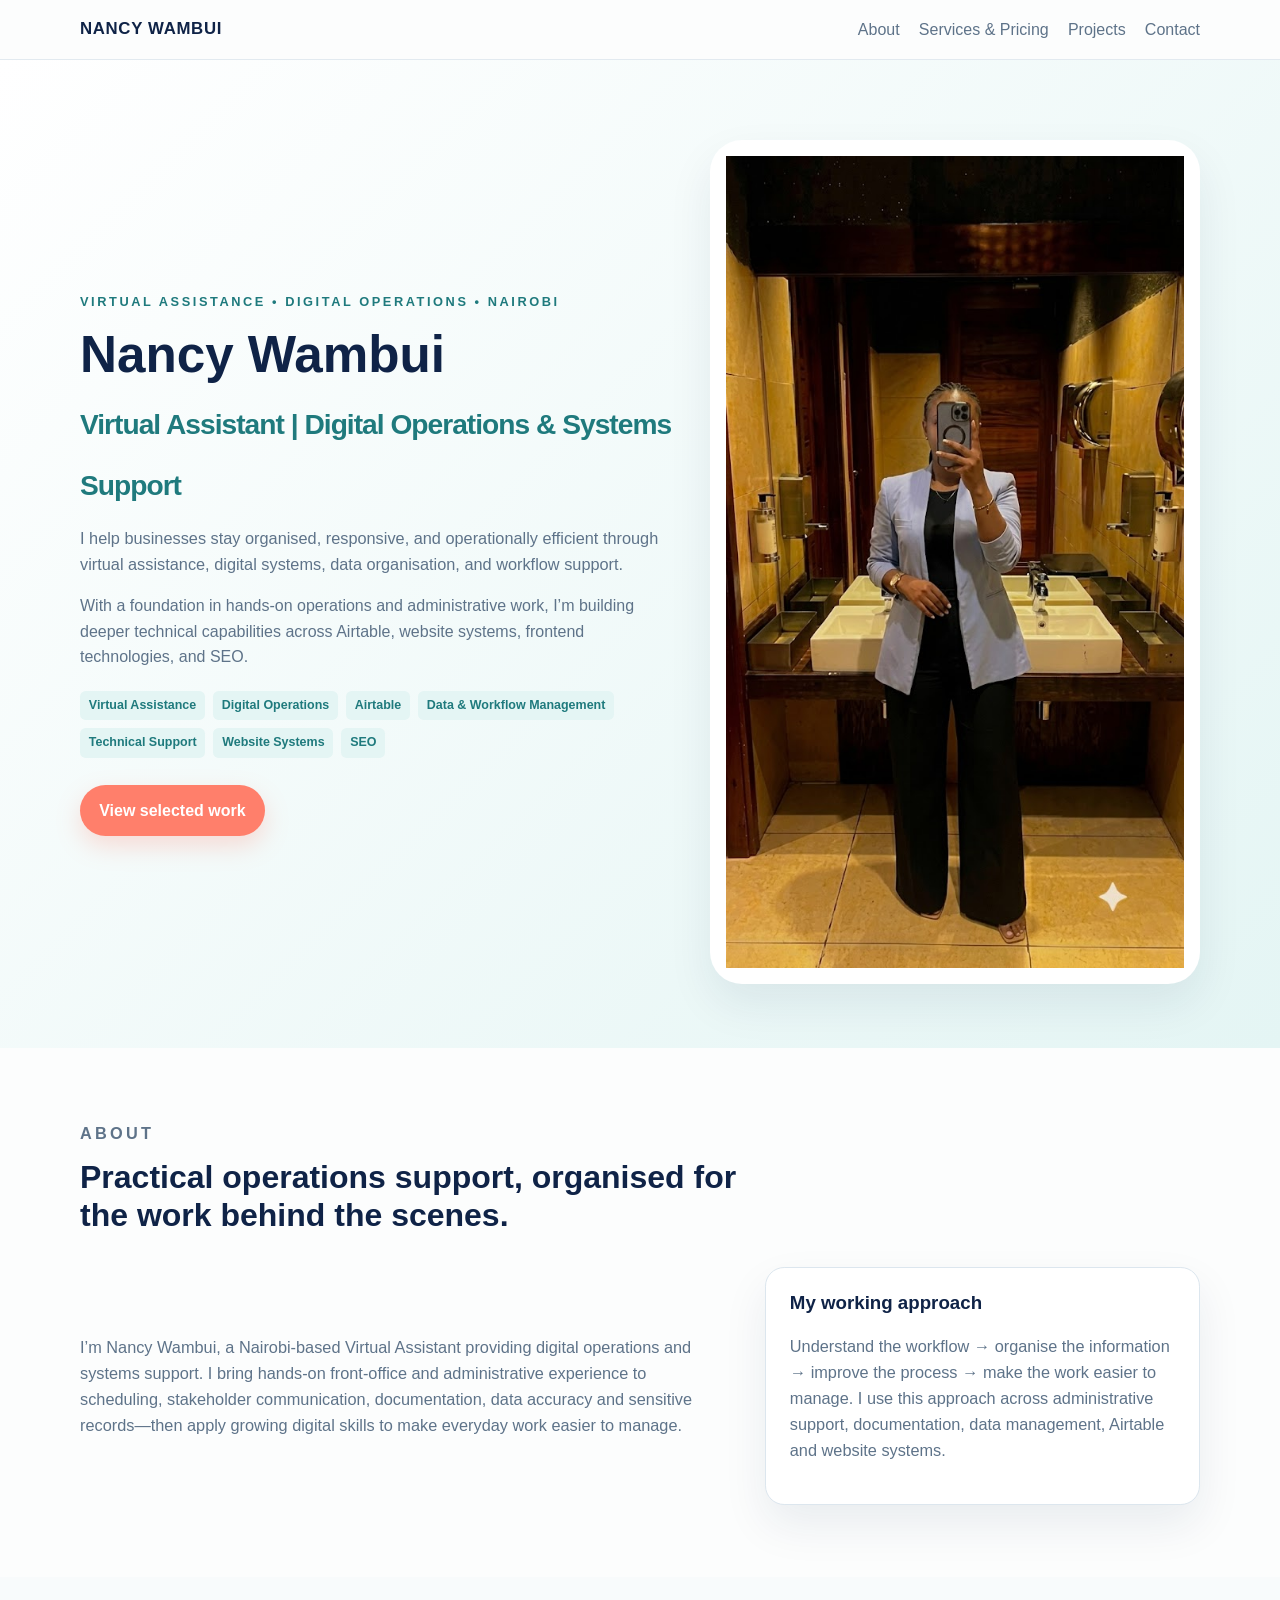
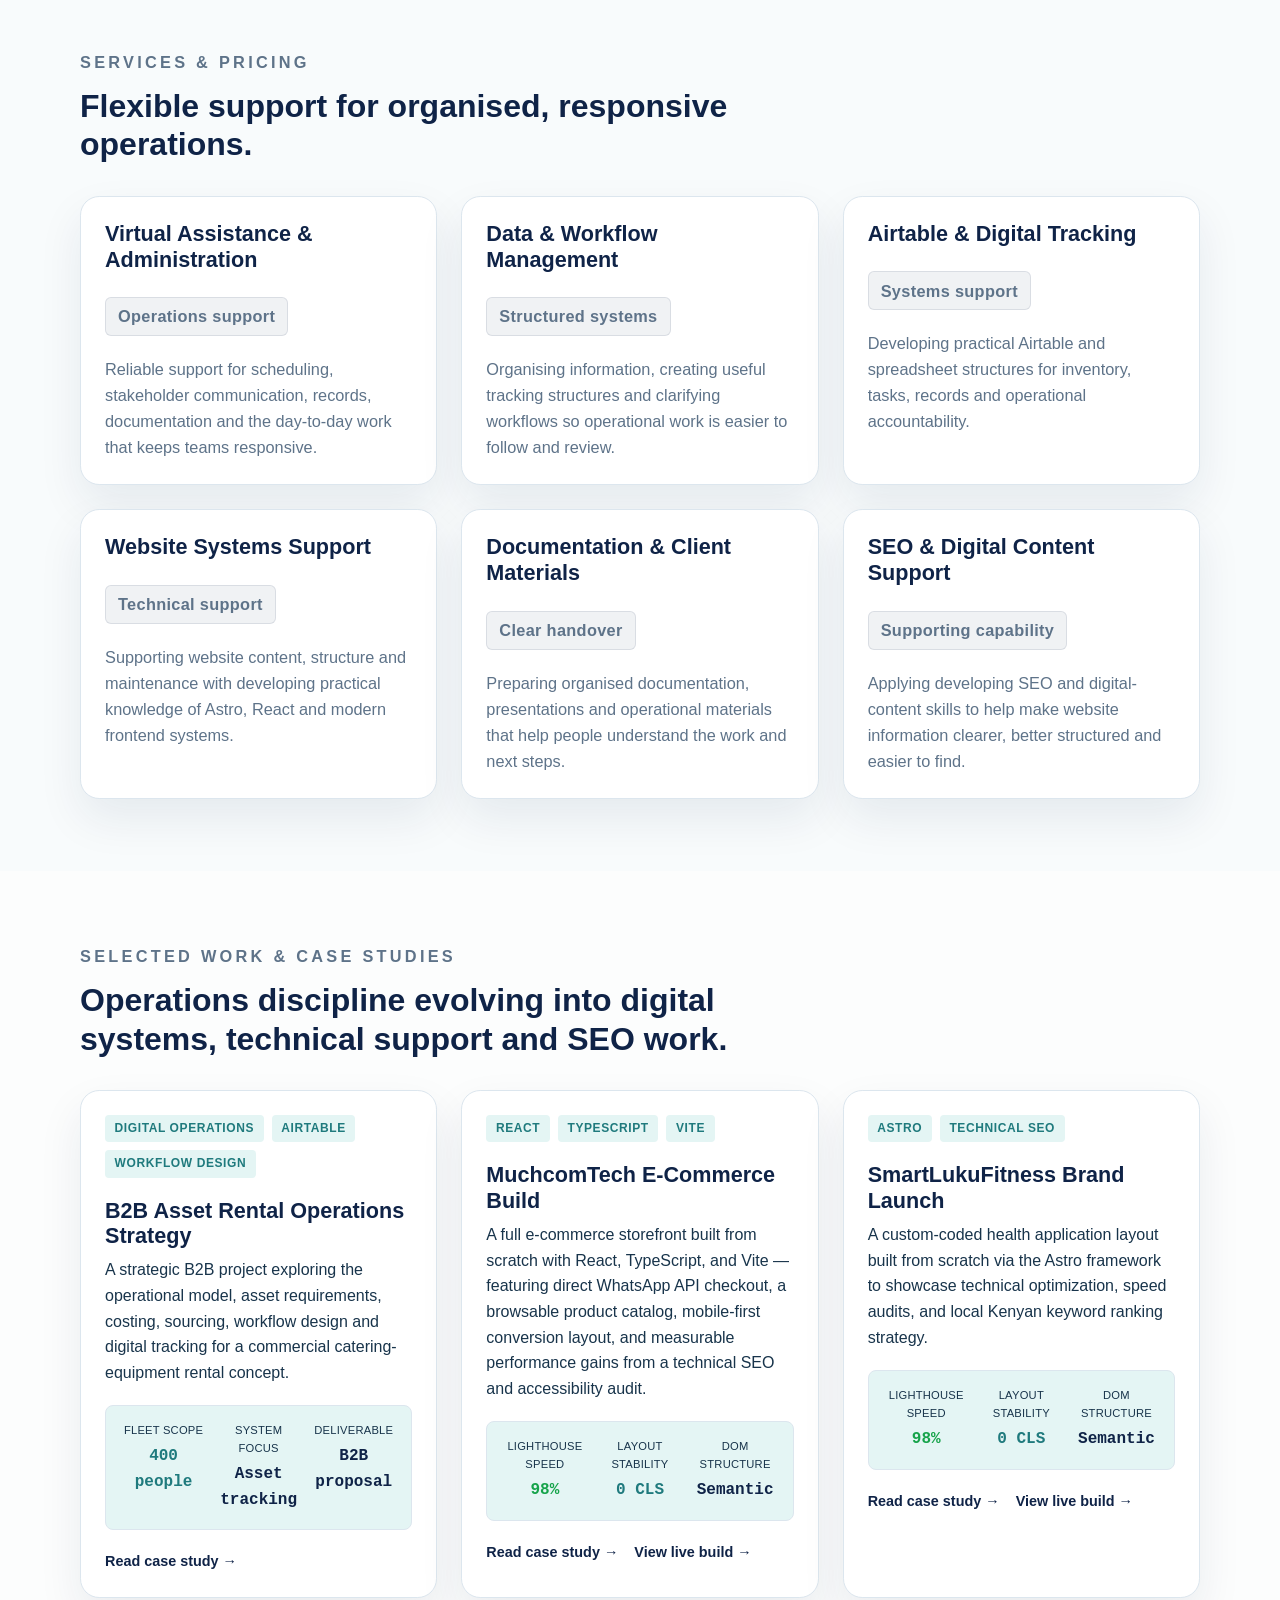
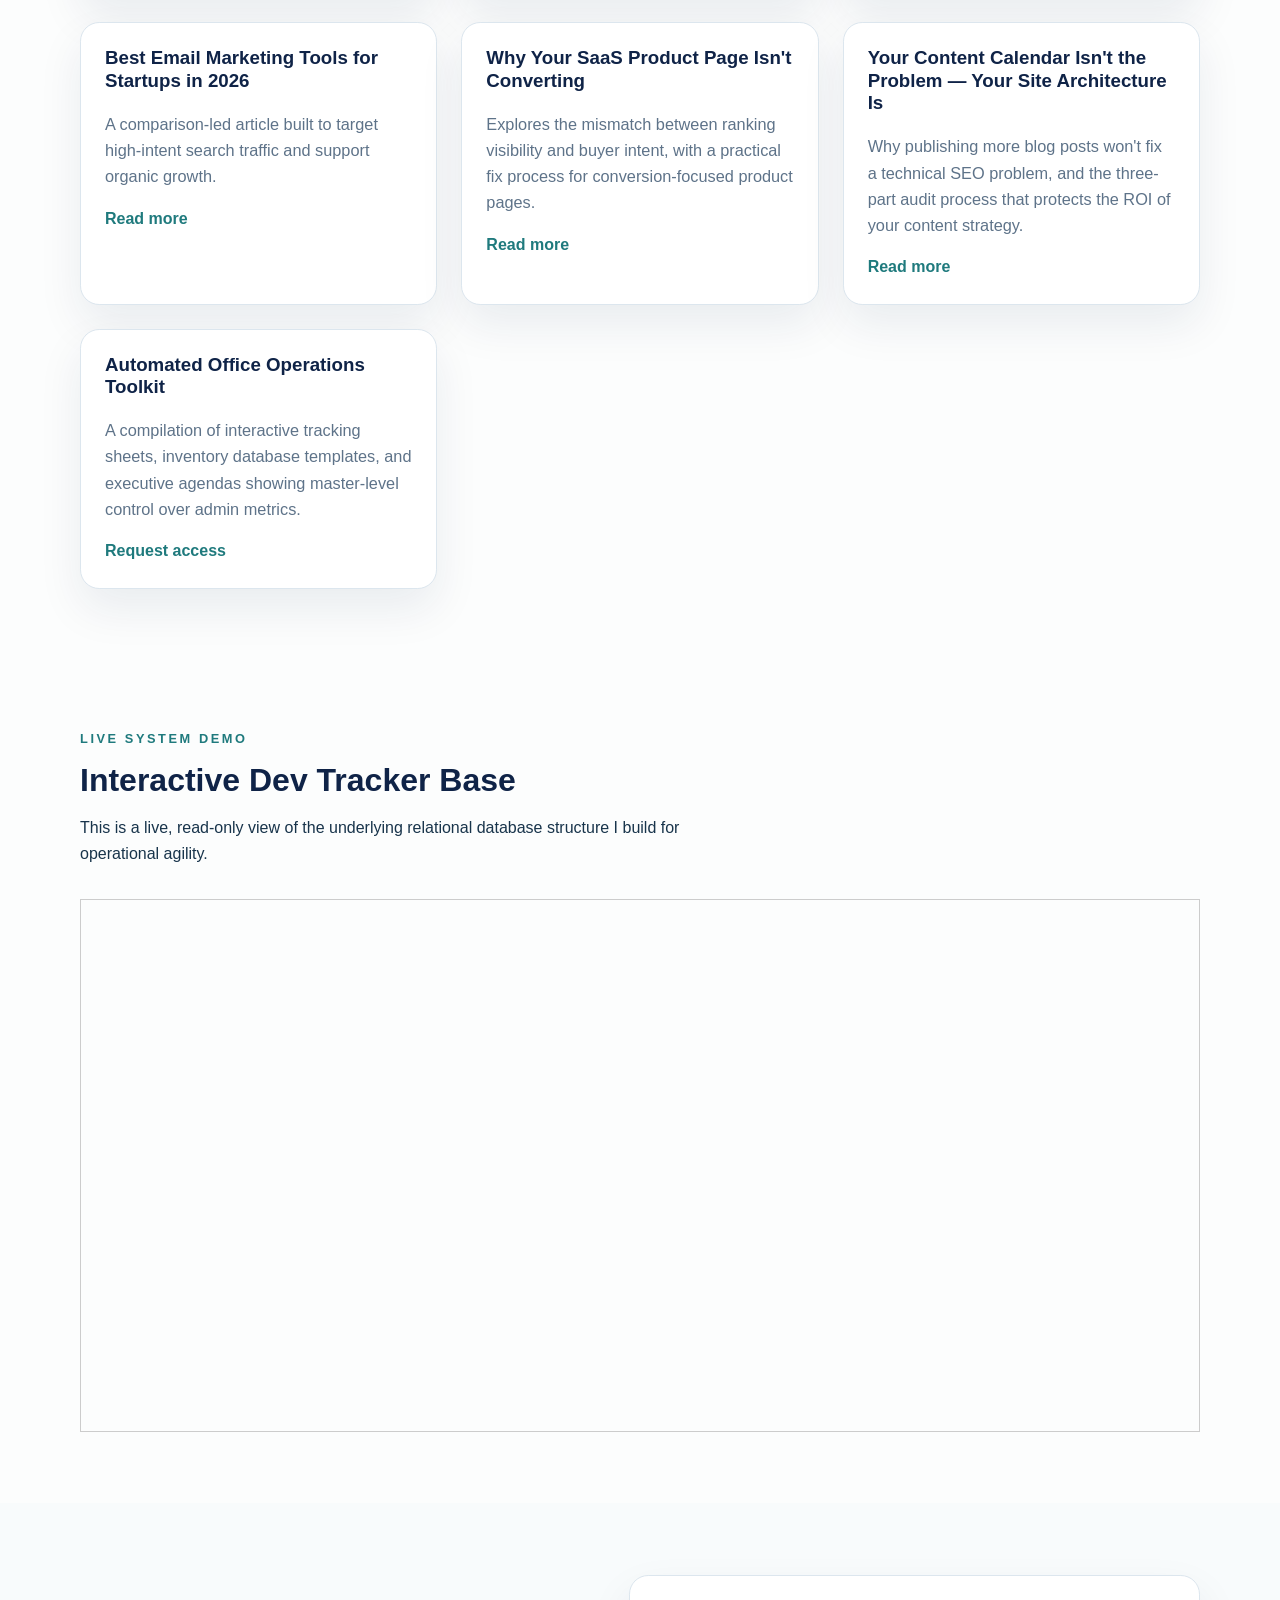
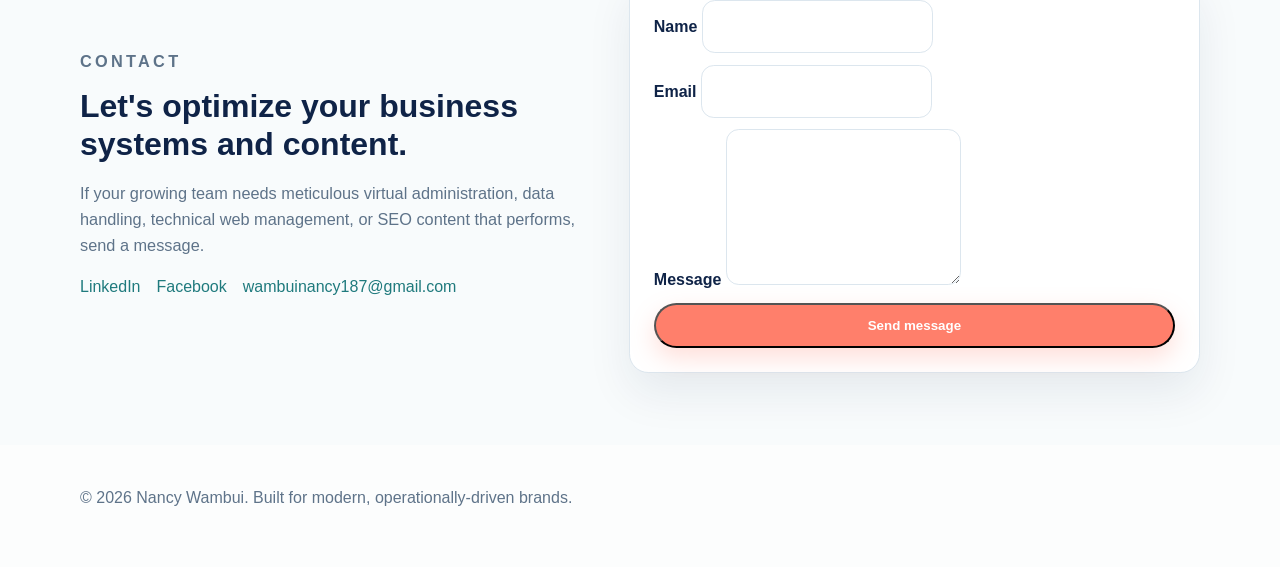
==== index.html @ 14b2b628 "Catering_Fleet_Pitch" ====
<!DOCTYPE html>
<html lang="en">
  <head>
    <meta charset="UTF-8" />
    <meta name="viewport" content="width=device-width, initial-scale=1.0" />
    <meta
      name="description"
      content="Nancy Wambui is a Nairobi-based Virtual Assistant providing digital operations, Airtable, data organisation, workflow management and technical support."
    />
    <meta property="og:title" content="Nancy Wambui | Virtual Assistant & Digital Operations Support" />
    <meta property="og:description" content="Virtual assistance, digital operations, Airtable, data organisation, workflow management and technical support." />
    <meta property="og:type" content="website" />
    <meta property="og:url" content="https://missynancy.github.io/Portfolio/" />
    <meta property="og:image" content="https://missynancy.github.io/Portfolio/assets/me2.jpg" />
    <meta name="twitter:card" content="summary_large_image" />
    <meta name="twitter:title" content="Nancy Wambui | Virtual Assistant & Digital Operations Support" />
    <meta name="twitter:description" content="Virtual assistance, digital operations, Airtable, data organisation, workflow management and technical support." />
    <meta name="twitter:image" content="https://missynancy.github.io/Portfolio/assets/me2.jpg" />
    <title>Nancy Wambui | Virtual Assistant & Digital Operations Support</title>
    <link rel="canonical" href="https://missynancy.github.io/Portfolio/" />
    <link rel="sitemap" type="application/xml" href="https://missynancy.github.io/Portfolio/sitemap.xml" />
    <meta name="theme-color" content="#0f2347" />
    <meta name="google-site-verification" content="VB3GHRKS-P2Am0dNywada7okOEXF9R82V19d1qgJIz8" />
    <link rel="icon" type="image/x-icon" href="assets/favicon.ico" />
    <link rel="icon" type="image/png" sizes="32x32" href="assets/favicon-32.png" />
    <link rel="icon" type="image/png" sizes="192x192" href="assets/favicon-192.png" />
    <link rel="stylesheet" href="styles.css" />
   <script type="application/ld+json">
  {
    "@context": "https://schema.org",
    "@type": ["Person", "ProfessionalService"],
    "name": "Nancy Wambui",
    "jobTitle": "Virtual Assistant & Digital Operations Support Professional",
    "description": "Nairobi-based Virtual Assistant supporting businesses with digital operations, structured data, workflow organisation, website systems and technical support.",
    "url": "https://missynancy.github.io/Portfolio/",
    "address": {
      "@type": "PostalAddress",
      "addressLocality": "Nairobi",
      "addressCountry": "KE"
    },
    "areaServed": "Worldwide",
    "sameAs": [
      "https://www.linkedin.com/in/nancy-wambui-78b258407/",
      "https://www.facebook.com/profile.php?id=61591250323995"
    ],
    "knowsAbout": [
      "Frontend Development",
      "TypeScript",
      "React.js",
      "Astro Framework",
      "Technical SEO",
      "Page Speed Optimization",
      "Semantic HTML5",
      "Modern CSS Layouts",
      "Core Web Vitals Optimization",
      "Interaction to Next Paint (INP) Optimization",
      "JSON-LD Schema Implementation",
      "Google Search Console Indexing",
      "WhatsApp API Checkout Integration",
      "Airtable Operations Systems",
      "Asynchronous Contract Development"
    ]
  }
</script>
  </head>
  <body>
    <a class="skip-link" href="#main-content">Skip to content</a>

    <header class="site-header">
      <div class="container nav-bar">
        <a class="brand" href="#home">Nancy Wambui</a>
        <nav class="site-nav" aria-label="Primary navigation">
          <a href="#about">About</a>
          <a href="#services">Services & Pricing</a>
          <a href="#portfolio">Projects</a>
          <a href="#contact">Contact</a>
        </nav>
      </div>
    </header>

    <main id="main-content">
      <section class="hero" id="home">
        <div class="container hero-grid">
          <div class="hero-copy">
            <p class="eyebrow hero-eyebrow-current">Virtual Assistance &bull; Digital Operations &bull; Nairobi</p>
            <p class="eyebrow">TypeScript • Astro • React • Technical Operations • Nairobi</p>
            <h1>Nancy Wambui<br /><span class="hero-title-accent">Virtual Assistant | Digital Operations &amp; Systems Support</span></h1>
            <p class="hero-text">
              I help businesses stay organised, responsive, and operationally efficient through virtual assistance, digital systems, data organisation, and workflow support.
            </p>
            <p class="hero-supporting">With a foundation in hands-on operations and administrative work, I&rsquo;m building deeper technical capabilities across Airtable, website systems, frontend technologies, and SEO.</p>
            <div class="hero-skills" aria-label="Core skills"><span>Virtual Assistance</span><span>Digital Operations</span><span>Airtable</span><span>Data &amp; Workflow Management</span><span>Technical Support</span><span>Website Systems</span><span>SEO</span></div>
            <p class="hero-text" hidden>
              I build type-safe UI components, migrate slow landing pages to lightweight frameworks, and resolve technical SEO debt. No discovery calls required—operating entirely asynchronously for agencies.
            </p>
            <a class="button button-primary" href="#portfolio">View selected work</a>
          </div>
          <div class="hero-visual">
            <img src="assets/me2.jpg" alt="Nancy Wambui, Technical Operations Specialist and TypeScript Frontend Developer based in Nairobi" />
          </div>
        </div>
      </section>

      <section class="section" id="about">
        <div class="container">
          <div class="section-heading">
            <p class="eyebrow">About</p>
            <h2>Practical operations support, organised for the work behind the scenes.</h2>
          </div>
          <div class="about-grid">
            <p class="home-about-current">
              I&rsquo;m Nancy Wambui, a Nairobi-based Virtual Assistant providing digital operations and systems support. I bring hands-on front-office and administrative experience to scheduling, stakeholder communication, documentation, data accuracy and sensitive records&mdash;then apply growing digital skills to make everyday work easier to manage.
            </p>
            <div class="about-card">
              <h3>My working approach</h3>
              <p class="home-approach-current">Understand the workflow &rarr; organise the information &rarr; improve the process &rarr; make the work easier to manage. I use this approach across administrative support, documentation, data management, Airtable and website systems.</p>
            </div>
          </div>
        </div>
      </section>

      <section class="section section-alt" id="services">
        <div class="container">
          <div class="section-heading">
            <p class="eyebrow">Services &amp; Pricing</p>
            <h2>Flexible support for organised, responsive operations.</h2>
          </div>
          <div class="card-grid">
            <article class="info-card">
              <h3>Virtual Assistance &amp; Administration</h3>
              <p class="price-tag"><strong>Operations support</strong></p>
              <p>Reliable support for scheduling, stakeholder communication, records, documentation and the day-to-day work that keeps teams responsive.</p>
            </article>
            <article class="info-card">
              <h3>Data &amp; Workflow Management</h3>
              <p class="price-tag"><strong>Structured systems</strong></p>
              <p>Organising information, creating useful tracking structures and clarifying workflows so operational work is easier to follow and review.</p>
            </article>
            <article class="info-card">
              <h3>Airtable &amp; Digital Tracking</h3>
              <p class="price-tag"><strong>Systems support</strong></p>
              <p>Developing practical Airtable and spreadsheet structures for inventory, tasks, records and operational accountability.</p>
            </article>
            <article class="info-card">
              <h3>Website Systems Support</h3>
              <p class="price-tag"><strong>Technical support</strong></p>
              <p>Supporting website content, structure and maintenance with developing practical knowledge of Astro, React and modern frontend systems.</p>
            </article>
            <article class="info-card">
              <h3>Documentation &amp; Client Materials</h3>
              <p class="price-tag"><strong>Clear handover</strong></p>
              <p>Preparing organised documentation, presentations and operational materials that help people understand the work and next steps.</p>
            </article>
            <article class="info-card">
              <h3>SEO &amp; Digital Content Support</h3>
              <p class="price-tag"><strong>Supporting capability</strong></p>
              <p>Applying developing SEO and digital-content skills to help make website information clearer, better structured and easier to find.</p>
            </article>
          </div>
        </div>
      </section>

      <section class="section" id="portfolio">
        <div class="container">
          <div class="section-heading">
            <p class="eyebrow">Selected Work &amp; Case Studies</p>
            <h2>Operations discipline evolving into digital systems, technical support and SEO work.</h2>
          </div>
          <div class="card-grid">

            <article class="project-metric-card">
              <div class="card-badge-row">
                <span class="tech-badge">Digital Operations</span>
                <span class="tech-badge">Airtable</span>
                <span class="tech-badge">Workflow Design</span>
              </div>
              <h3>B2B Asset Rental Operations Strategy</h3>
              <p>A strategic B2B project exploring the operational model, asset requirements, costing, sourcing, workflow design and digital tracking for a commercial catering-equipment rental concept.</p>
              <div class="metric-dashboard">
                <div class="metric-pill">
                  <span class="metric-label">Fleet Scope</span>
                  <span class="metric-value perfect">400 people</span>
                </div>
                <div class="metric-pill">
                  <span class="metric-label">System Focus</span>
                  <span class="metric-value">Asset tracking</span>
                </div>
                <div class="metric-pill">
                  <span class="metric-label">Deliverable</span>
                  <span class="metric-value">B2B proposal</span>
                </div>
              </div>
              <div class="card-link-row"><a href="case-study-fleet-operations.html" class="project-action-link">Read case study &rarr;</a></div>
            </article>

            <article class="project-metric-card">
              <div class="card-badge-row">
                <span class="tech-badge">React</span>
                <span class="tech-badge">TypeScript</span>
                <span class="tech-badge">Vite</span>
              </div>
              <h3>MuchcomTech E-Commerce Build</h3>
              <p>A full e-commerce storefront built from scratch with React, TypeScript, and Vite — featuring direct WhatsApp API checkout, a browsable product catalog, mobile-first conversion layout, and measurable performance gains from a technical SEO and accessibility audit.</p>
              <div class="metric-dashboard">
                <div class="metric-pill">
                  <span class="metric-label">Lighthouse Speed</span>
                  <span class="metric-value high">98%</span>
                </div>
                <div class="metric-pill">
                  <span class="metric-label">Layout Stability</span>
                  <span class="metric-value perfect">0 CLS</span>
                </div>
                <div class="metric-pill">
                  <span class="metric-label">DOM Structure</span>
                  <span class="metric-value">Semantic</span>
                </div>
              </div>
              <div class="card-link-row">
                <a href="case-study-muchcomtech.html" class="project-action-link">Read case study →</a>
                <a href="https://missynancy.github.io/MuchcomTech/" target="_blank" rel="noopener noreferrer" class="project-action-link">View live build →</a>
              </div>
            </article>

            <article class="project-metric-card">
              <div class="card-badge-row">
                <span class="tech-badge">Astro</span>
                <span class="tech-badge">Technical SEO</span>
              </div>
              <h3>SmartLukuFitness Brand Launch</h3>
              <p>A custom-coded health application layout built from scratch via the Astro framework to showcase technical optimization, speed audits, and local Kenyan keyword ranking strategy.</p>
              <div class="metric-dashboard">
                <div class="metric-pill">
                  <span class="metric-label">Lighthouse Speed</span>
                  <span class="metric-value high">98%</span>
                </div>
                <div class="metric-pill">
                  <span class="metric-label">Layout Stability</span>
                  <span class="metric-value perfect">0 CLS</span>
                </div>
                <div class="metric-pill">
                  <span class="metric-label">DOM Structure</span>
                  <span class="metric-value">Semantic</span>
                </div>
              </div>
              <div class="card-link-row">
                <a href="case-study-smartlukufitness.html" class="project-action-link">Read case study →</a>
                <a href="https://missynancy.github.io/Luku/" target="_blank" rel="noopener noreferrer" class="project-action-link">View live build →</a>
              </div>
            </article>

            <article class="case-card">
              <h3>Best Email Marketing Tools for Startups in 2026</h3>
              <p>A comparison-led article built to target high-intent search traffic and support organic growth.</p>
              <a href="article-email-marketing-tools.html">Read more</a>
            </article>
            <article class="case-card">
              <h3>Why Your SaaS Product Page Isn't Converting</h3>
              <p>Explores the mismatch between ranking visibility and buyer intent, with a practical fix process for conversion-focused product pages.</p>
              <a href="article-saas-product-page-conversion.html">Read more</a>
            </article>
            <article class="case-card">
              <h3>Your Content Calendar Isn't the Problem — Your Site Architecture Is</h3>
              <p>Why publishing more blog posts won't fix a technical SEO problem, and the three-part audit process that protects the ROI of your content strategy.</p>
              <a href="article-technical-seo-audit-vs-content.html">Read more</a>
            </article>
            <article class="case-card">
              <h3>Automated Office Operations Toolkit</h3>
              <p>A compilation of interactive tracking sheets, inventory database templates, and executive agendas showing master-level control over admin metrics.</p>
              <a href="#contact">Request access</a>
            </article>
          </div>
        </div>
      </section>
      <section class="section" id="live-tracker" style="padding: 4rem 0;">
  <div class="container">
    <p class="eyebrow">Live System Demo</p>
    <h2>Interactive Dev Tracker Base</h2>
    <p style="margin-bottom: 2rem; max-width: 600px;">
      This is a live, read-only view of the underlying relational database structure I build for operational agility.
    </p>
    <iframe class="airtable-embed"
      src="https://airtable.com/embed/appS5FqiYUooJFFka/shrl9JIvZadBp7PYQ" frameborder="0" onmousewheel="" width="100%" height="533" style="background: transparent; border: 1px solid #ccc;">

    </iframe>
  </div>
</section>

      <section class="section section-alt" id="contact">
        <div class="container contact-grid">
          <div>
            <p class="eyebrow">Contact</p>
            <h2>Let's optimize your business systems and content.</h2>
            <p>
              If your growing team needs meticulous virtual administration, data handling, technical web management, or SEO content that performs, send a message.
            </p>
            <ul class="social-links">
              <li><a href="https://www.linkedin.com/in/nancy-wambui-78b258407/" target="_blank" rel="noopener noreferrer">LinkedIn</a></li>
              <li><a href="https://www.facebook.com/profile.php?id=61591250323995" target="_blank" rel="noopener noreferrer">Facebook</a></li>
              <li><a href="mailto:wambuinancy187@gmail.com">wambuinancy187@gmail.com</a></li>
            </ul>
          </div>
          <form class="contact-form" action="https://formspree.io/f/mjgqloor" method="POST">
            <input type="text" name="_gotcha" style="display:none" tabindex="-1" autocomplete="off" />
            <input type="hidden" name="_subject" value="New portfolio contact form message" />

            <div class="form-group">
              <label for="name">Name</label>
              <input type="text" id="name" name="name" required autocomplete="name" />
            </div>
            <div class="form-group">
              <label for="email">Email</label>
              <input type="email" id="email" name="_replyto" required autocomplete="email" />
            </div>
            <div class="form-group">
              <label for="message">Message</label>
              <textarea id="message" name="message" required rows="5"></textarea>
            </div>
            <button type="submit" class="button button-primary">Send message</button>
          </form>
        </div>
      </section>
    </main>

    <footer class="site-footer">
      <div class="container">
        <p>&copy; 2026 Nancy Wambui. Built for modern, operationally-driven brands.</p>
      </div>
    </footer>
  </body>
</html>
---- styles.css ----
:root {
  --navy: #0f2347;
  --navy-deep: #091726;
  --teal: #1f7a7d;
  --teal-soft: #e4f5f4;
  --coral: #ff7f6b;
  --coral-soft: #fff0eb;
  --text: #18344b;
  --muted: #5e7389;
  --border: #dce6ee;
  --bg: #fcfdfd;
  --shadow: 0 20px 45px rgba(15, 35, 71, 0.08);
}

* {
  box-sizing: border-box;
}

html {
  scroll-behavior: smooth;
}

body {
  margin: 0;
  font-family: Inter, "Segoe UI", Roboto, Helvetica, Arial, sans-serif;
  color: var(--text);
  background: var(--bg);
  line-height: 1.6;
}

a {
  color: var(--teal);
  text-decoration: none;
}

img {
  max-width: 100%;
  display: block;
}

.skip-link {
  position: absolute;
  left: -999px;
  top: 0;
}

.skip-link:focus {
  left: 1rem;
  top: 1rem;
  z-index: 1000;
  background: var(--navy);
  color: white;
  padding: 0.75rem 1rem;
}

.container {
  width: min(1120px, calc(100% - 2rem));
  margin: 0 auto;
}

.site-header {
  position: sticky;
  top: 0;
  z-index: 10;
  background: rgba(252, 253, 253, 0.92);
  backdrop-filter: blur(10px);
  border-bottom: 1px solid rgba(220, 230, 238, 0.8);
}

.nav-bar {
  display: flex;
  align-items: center;
  justify-content: space-between;
  padding: 1rem 0;
}

.brand {
  font-size: 1.05rem;
  font-weight: 700;
  letter-spacing: 0.04em;
  text-transform: uppercase;
  color: var(--navy);
}

.site-nav {
  display: flex;
  gap: 1.2rem;
  flex-wrap: wrap;
}

.site-nav a {
  color: var(--muted);
  font-weight: 500;
}

.site-nav a:hover,
.site-nav a:focus-visible {
  color: var(--teal);
}

.hero {
  padding: 5rem 0 4rem;
  background: linear-gradient(135deg, #ffffff 0%, var(--teal-soft) 100%);
}

.hero-grid,
.about-grid,
.contact-grid {
  display: grid;
  gap: 2rem;
  align-items: center;
}

.hero-grid {
  grid-template-columns: 1.1fr 0.9fr;
}

.eyebrow {
  display: inline-block;
  margin: 0 0 0.75rem;
  font-size: 0.8rem;
  letter-spacing: 0.2em;
  text-transform: uppercase;
  color: var(--teal);
  font-weight: 700;
}

h1,
h2,
h3 {
  line-height: 1.2;
  color: var(--navy);
  margin-top: 0;
}

h1 {
  font-size: clamp(2.2rem, 4vw, 3.4rem);
  margin-bottom: 1rem;
}

h2 {
  font-size: clamp(1.6rem, 2.5vw, 2.2rem);
  margin-bottom: 0.75rem;
}

.hero-text,
.section-heading p,
.about-grid p,
.info-card p,
.case-card p,
.contact-grid p {
  color: var(--muted);
  font-size: 1.02rem;
}

.button {
  display: inline-block;
  padding: 0.8rem 1.2rem;
  border-radius: 999px;
  font-weight: 600;
  transition: transform 160ms ease, box-shadow 160ms ease;
}

.button:hover,
.button:focus-visible {
  transform: translateY(-1px);
}

.button-primary {
  background: var(--coral);
  color: white;
  box-shadow: 0 10px 25px rgba(255, 127, 107, 0.25);
}

.hero-visual {
  padding: 1rem;
  border-radius: 2rem;
  background: white;
  box-shadow: var(--shadow);
}

.section {
  padding: 4.5rem 0;
}

.section-alt {
  background: #f8fbfc;
}

.section-heading {
  max-width: 700px;
  margin-bottom: 2rem;
}

.about-grid {
  grid-template-columns: 1.2fr 0.8fr;
}

.about-card,
.info-card,
.case-card,
.contact-form {
  background: white;
  border: 1px solid var(--border);
  border-radius: 1.2rem;
  box-shadow: var(--shadow);
}

.about-card,
.info-card,
.case-card {
  padding: 1.5rem;
}

/* Shared card grid layout — used by both the Services and Portfolio
   sections. Kept as a single definition so both sections always
   stay in sync (previously this was declared twice with conflicting
   column/gap rules, and the second definition silently won). */
.card-grid {
  display: grid;
  grid-template-columns: repeat(auto-fit, minmax(300px, 1fr));
  gap: 1.5rem;
  margin-top: 2rem;
}

.case-card a {
  font-weight: 600;
  margin-right: 1rem;
  display: inline-block;
}

.contact-grid {
  grid-template-columns: 0.95fr 1.05fr;
}

.contact-form {
  padding: 1.5rem;
  display: flex;
  flex-direction: column;
  gap: 0.7rem;
}

label {
  font-weight: 600;
  color: var(--navy);
}

input,
textarea {
  border: 1px solid var(--border);
  border-radius: 0.8rem;
  padding: 0.8rem 0.9rem;
  font: inherit;
  color: var(--text);
  background: #fff;
}

input:focus,
textarea:focus {
  outline: 2px solid rgba(31, 122, 125, 0.2);
  border-color: var(--teal);
}

.social-links {
  display: flex;
  gap: 1rem;
  padding: 0;
  list-style: none;
  margin: 1rem 0 0;
}

.site-footer {
  padding: 1.5rem 0 2.5rem;
  color: var(--muted);
}

.footer-row {
  border-top: 1px solid var(--border);
  padding-top: 1rem;
}

.table-wrap {
  overflow-x: auto;
  margin: 1.5rem 0;
}

.compare-table {
  width: 100%;
  border-collapse: collapse;
  font-size: 0.95rem;
}

.compare-table th,
.compare-table td {
  padding: 0.8rem 1rem;
  border: 1px solid var(--border);
  text-align: left;
}

.compare-table th {
  background: var(--teal-soft);
  color: var(--navy);
}

.compare-table tbody tr:nth-child(even) {
  background: #fafcfd;
}

/* Service cards get a subtle hover lift; portfolio/about cards stay static */
.info-card {
  transition: transform 0.2s ease, box-shadow 0.2s ease;
}

.info-card:hover {
  transform: translateY(-4px);
  box-shadow: 0 10px 15px -3px rgba(15, 35, 71, 0.12);
  border-color: var(--navy);
}

.info-card h3 {
  font-size: 1.35rem;
  margin: 0 0 0.5rem;
}

.price-tag {
  display: inline-block;
  background-color: rgba(15, 35, 71, 0.06);
  color: var(--navy);
  padding: 0.35rem 0.75rem;
  border-radius: 6px;
  font-size: 0.9rem;
  font-weight: 600;
  width: fit-content;
  margin-bottom: 1.25rem;
  letter-spacing: 0.02em;
  border: 1px solid rgba(15, 35, 71, 0.1);
}

.info-card p:not(.price-tag) {
  margin: 0;
}

@media (max-width: 800px) {
  .hero-grid,
  .about-grid,
  .contact-grid,
  .card-grid {
    grid-template-columns: 1fr;
  }

  .hero {
    padding-top: 3.5rem;
  }
}

@media (max-width: 600px) {
  .nav-bar {
    flex-direction: column;
    align-items: flex-start;
    gap: 0.75rem;
  }

  .site-nav {
    gap: 0.8rem;
  }

  .hero {
    padding: 3rem 0 3rem;
  }

  .section {
    padding: 3.5rem 0;
  }

  .card-grid {
    gap: 1.25rem;
  }

  .info-card {
    padding: 1.25rem;
  }
}

/* ---------------------------------------------
   Article / case study body content
   Scoped to .article-body so it only affects
   long-form pages (case studies, blog articles)
   and never touches the homepage sections above.
--------------------------------------------- */

.article-body {
  max-width: 760px;
}

.article-body h1 {
  margin-bottom: 1.5rem;
}

.article-body h2 {
  margin-top: 2.5rem;
  margin-bottom: 0.75rem;
}

.article-body h2:first-of-type {
  margin-top: 2rem;
}

.article-body p {
  margin: 0 0 1.25rem;
}

.article-body ul,
.article-body ol {
  margin: 0 0 1.5rem;
  padding-left: 1.4rem;
  color: var(--muted);
}

.article-body li {
  margin-bottom: 0.6rem;
}

.article-body li strong {
  color: var(--text);
}

.article-body code {
  background: var(--teal-soft);
  color: var(--teal);
  padding: 0.15rem 0.4rem;
  border-radius: 0.4rem;
  font-size: 0.9em;
  font-family: "SFMono-Regular", Consolas, "Liberation Mono", Menlo, monospace;
}

.article-body .button {
  margin-top: 0.5rem;
}

.article-body .bio-line {
  display: block;
  margin-top: 2rem;
  padding-top: 1.5rem;
  border-top: 1px solid var(--border);
  color: var(--muted);
  font-size: 0.95rem;
}

.article-body .bio-line a {
  font-weight: 600;
  margin-left: 0.35rem;
}

@media (max-width: 600px) {
  .article-body h2 {
    margin-top: 2rem;
  }
}

/* ==========================================================================
   METRIC-DRIVEN PROJECT CARDS
   ========================================================================== */
.project-metric-card {
  background: white;
  border: 1px solid var(--border);
  border-radius: 1.2rem;
  padding: 1.5rem;
  display: flex;
  flex-direction: column;
  box-shadow: var(--shadow);
  transition: transform 0.2s ease, box-shadow 0.2s ease;
}
.project-metric-card:hover {
  transform: translateY(-4px);
  box-shadow: 0 10px 15px -3px rgba(15, 35, 71, 0.12);
  border-color: var(--navy);
}

.card-badge-row { display: flex; flex-wrap: wrap; gap: 0.5rem; margin-bottom: 1.25rem; }
.tech-badge {
  background: var(--teal-soft);
  color: var(--teal);
  font-size: 0.75rem;
  font-weight: 600;
  padding: 0.25rem 0.6rem;
  border-radius: 4px;
  text-transform: uppercase;
  letter-spacing: 0.05em;
}

.project-metric-card h3 { font-size: 1.35rem; margin: 0 0 0.5rem; }
.project-metric-card p { margin: 0 0 1.25rem; }

.metric-dashboard {
  display: grid;
  grid-template-columns: repeat(3, 1fr);
  gap: 0.75rem;
  background: var(--teal-soft);
  border: 1px solid var(--border);
  border-radius: 8px;
  padding: 1rem;
  margin-bottom: 1.25rem;
}
.metric-pill { display: flex; flex-direction: column; align-items: center; text-align: center; }
/* NOTE: color changed from var(--muted) to var(--text) — at 0.7rem on the
   --teal-soft background, var(--muted) measured ~4.35:1 contrast, just
   under the 4.5:1 WCAG AA minimum for normal-size text. var(--text) on
   the same background measures ~11:1, comfortably passing. */
.metric-label { font-size: 0.7rem; color: var(--text); text-transform: uppercase; letter-spacing: 0.02em; margin-bottom: 0.25rem; }
.metric-value { font-family: "SFMono-Regular", Consolas, "Liberation Mono", Menlo, monospace; font-size: 1rem; font-weight: 700; color: var(--navy); }
.metric-value.high { color: #16a34a; }
.metric-value.perfect { color: var(--teal); }

.card-link-row { display: flex; gap: 1rem; align-self: flex-start; flex-wrap: wrap; }
.project-action-link {
  font-size: 0.9rem;
  font-weight: 600;
  color: var(--navy);
  text-decoration: none;
  transition: color 0.2s ease;
}
.project-action-link:hover { color: var(--teal); text-decoration: underline; }

@media (max-width: 480px) {
  .metric-dashboard { grid-template-columns: 1fr; }
  .card-link-row { flex-direction: column; gap: 0.5rem; }
}

.hero-title-accent { color: var(--teal); font-size: .55em; letter-spacing: -.035em; }
.hero-supporting { color: var(--muted); max-width: 700px; margin: 1rem 0; }
.hero-skills { display: flex; flex-wrap: wrap; gap: .5rem; margin: 1.3rem 0 1.7rem; }
.hero-skills span { color: var(--teal); background: var(--teal-soft); padding: .3rem .55rem; border-radius: .35rem; font-size: .78rem; font-weight: 700; }
.hero-copy > .eyebrow:not(.hero-eyebrow-current), .about-grid > p:not(.home-about-current), .about-card > p:not(.home-approach-current) { display: none; }

/* B2B asset rental operations case study */
.ops-hero { padding: 6.5rem 0 5.5rem; background: radial-gradient(circle at 83% 18%, rgba(31, 122, 125, .25), transparent 24rem), linear-gradient(135deg, #f4fbfb, #fff 58%, #edf5fb); overflow: hidden; }
.ops-hero-grid, .split-heading, .digital-grid { display: grid; grid-template-columns: 1.2fr .8fr; gap: 4rem; align-items: center; }
.ops-hero h1 { font-size: clamp(3rem, 6vw, 5.65rem); letter-spacing: -.065em; max-width: 780px; margin-bottom: 1.4rem; }
.ops-hero h1 em { color: var(--teal); font-style: normal; }
.ops-lede { max-width: 680px; color: var(--muted); font-size: 1.15rem; }
.tag-list { display: flex; flex-wrap: wrap; gap: .55rem; margin-top: 1.7rem; }
.tag-list span { border: 1px solid rgba(31,122,125,.22); background: rgba(255,255,255,.7); color: var(--teal); border-radius: 99px; font-size: .78rem; font-weight: 700; letter-spacing: .03em; padding: .4rem .75rem; }
.ops-hero-panel { background: var(--navy); color: white; padding: 2.2rem; border-radius: 1.5rem; box-shadow: 20px 24px 0 rgba(31,122,125,.16); }
.ops-hero-panel .panel-label, .ops-hero-panel p { color: #c9d9e4; font-size: .82rem; text-transform: uppercase; letter-spacing: .1em; }
.ops-hero-panel strong { display: block; font-size: 5rem; line-height: .9; letter-spacing: -.06em; color: #8fe0de; }
.ops-hero-panel span { display: block; font-size: 1.15rem; margin-top: .6rem; }
.mini-rule { height: 1px; background: rgba(255,255,255,.2); margin: 2.25rem 0 1.25rem; }
.ops-hero-panel p:last-child { text-transform: none; letter-spacing: .01em; margin: 0; }
.split-heading { align-items: start; }.split-heading > * { min-width: 0; }.split-heading > div:last-child p { color: var(--muted); font-size: 1.05rem; }
.question-grid { display: grid; grid-template-columns: repeat(3,1fr); padding: 0; margin: 2rem 0 0; list-style: none; border-left: 1px solid var(--border); border-top: 1px solid var(--border); }
.question-grid li { border-right: 1px solid var(--border); border-bottom: 1px solid var(--border); background: white; padding: 1.35rem; font-size: 1.05rem; font-weight: 600; color: var(--navy); min-height: 138px; }
.question-grid span, .contribution-grid article > span { display: block; color: var(--teal); font-size: .78rem; letter-spacing: .14em; font-weight: 800; margin-bottom: 1.5rem; }
.contribution-grid { display: grid; grid-template-columns: repeat(5, 1fr); border-top: 1px solid var(--border); border-left: 1px solid var(--border); }
.contribution-grid article { border-right: 1px solid var(--border); border-bottom: 1px solid var(--border); padding: 1.4rem; min-height: 260px; background: #fff; }.contribution-grid article:nth-child(even) { background: #f7fbfb; }
.contribution-grid h3 { font-size: 1.12rem; margin-bottom: .55rem; }.contribution-grid p { color: var(--muted); font-size: .93rem; margin: 0; }
.ops-system-section { background: var(--navy-deep); }.light-heading h2 { color: white; }.light-heading p:last-child { color: #b8cad7; }
.workflow { display: flex; flex-direction: column; align-items: stretch; max-width: 640px; margin: 2.8rem auto 0; }
.workflow div { min-height: 70px; display: grid; place-items: center; padding: .9rem; text-align: center; background: #123256; color: white; border: 1px solid rgba(143,224,222,.35); font-size: .83rem; line-height: 1.35; font-weight: 700; }.workflow div:nth-of-type(3n) { background: var(--teal); }
.workflow i { height: 26px; display: grid; place-items: center; font-style: normal; color: #8fe0de; font-size: 1.4rem; }
.analysis-grid { display: grid; grid-template-columns: repeat(3, 1fr); gap: 1rem; }.analysis-grid article { padding: 1.35rem; min-height: 190px; border: 1px solid var(--border); border-radius: .85rem; background: white; }.analysis-grid .fleet-scale { background: var(--teal); color: white; }.metric-kicker { display: block; color: var(--teal); text-transform: uppercase; letter-spacing: .12em; font-weight: 800; font-size: .7rem; }.fleet-scale .metric-kicker { color: #d8ffff; }.fleet-scale strong { display: block; font-size: 4rem; line-height: 1; margin-top: 1.5rem; }.analysis-grid h3 { margin: 1.5rem 0 .45rem; font-size: 1.25rem; }.analysis-grid p { margin: 0; color: var(--muted); font-size: .9rem; }.fleet-scale p { color: white; }
.digital-grid { align-items: center; }.relationship-diagram { display: flex; flex-direction: column; gap: .45rem; align-items: stretch; max-width: 300px; }.relationship-diagram span { background: white; border: 1px solid var(--border); box-shadow: 0 8px 18px rgba(15,35,71,.05); padding: .65rem .75rem; border-radius: .55rem; color: var(--navy); font-size: .8rem; font-weight: 700; text-align: center; }.relationship-diagram b { color: var(--teal); text-align: center; }.proposal-note { border-left: 3px solid var(--coral); padding-left: 1rem; color: var(--text) !important; font-weight: 600; }.skills { margin-top: 3rem; }.skills span { background: var(--teal-soft); }.ops-closing { padding: 5.5rem 0; background: linear-gradient(110deg, var(--coral-soft), white); }.ops-closing h2 { font-size: clamp(2.2rem, 4vw, 3.8rem); max-width: 700px; }.ops-closing p:not(.eyebrow) { max-width: 700px; color: var(--muted); font-size: 1.1rem; margin-bottom: 1.7rem; }.deck-button { margin-top: .4rem; }.deck-link { font-weight: 700; color: var(--navy); text-decoration: underline; text-underline-offset: .2em; }
@media (max-width: 900px) { .ops-hero-grid, .split-heading, .digital-grid { grid-template-columns: 1fr; gap: 2rem; }.contribution-grid { grid-template-columns: repeat(3,1fr); }.analysis-grid { grid-template-columns: repeat(2,1fr); } }
@media (max-width: 600px) { .ops-hero { padding: 4rem 0; }.ops-hero h1 { font-size: clamp(2.8rem, 14vw, 4.1rem); }.question-grid, .contribution-grid, .analysis-grid { grid-template-columns: 1fr; }.question-grid li, .contribution-grid article { min-height: auto; }.question-grid span, .contribution-grid article > span { margin-bottom: .8rem; }.ops-hero-panel { padding: 1.6rem; }.workflow div { flex-basis: 124px; } }
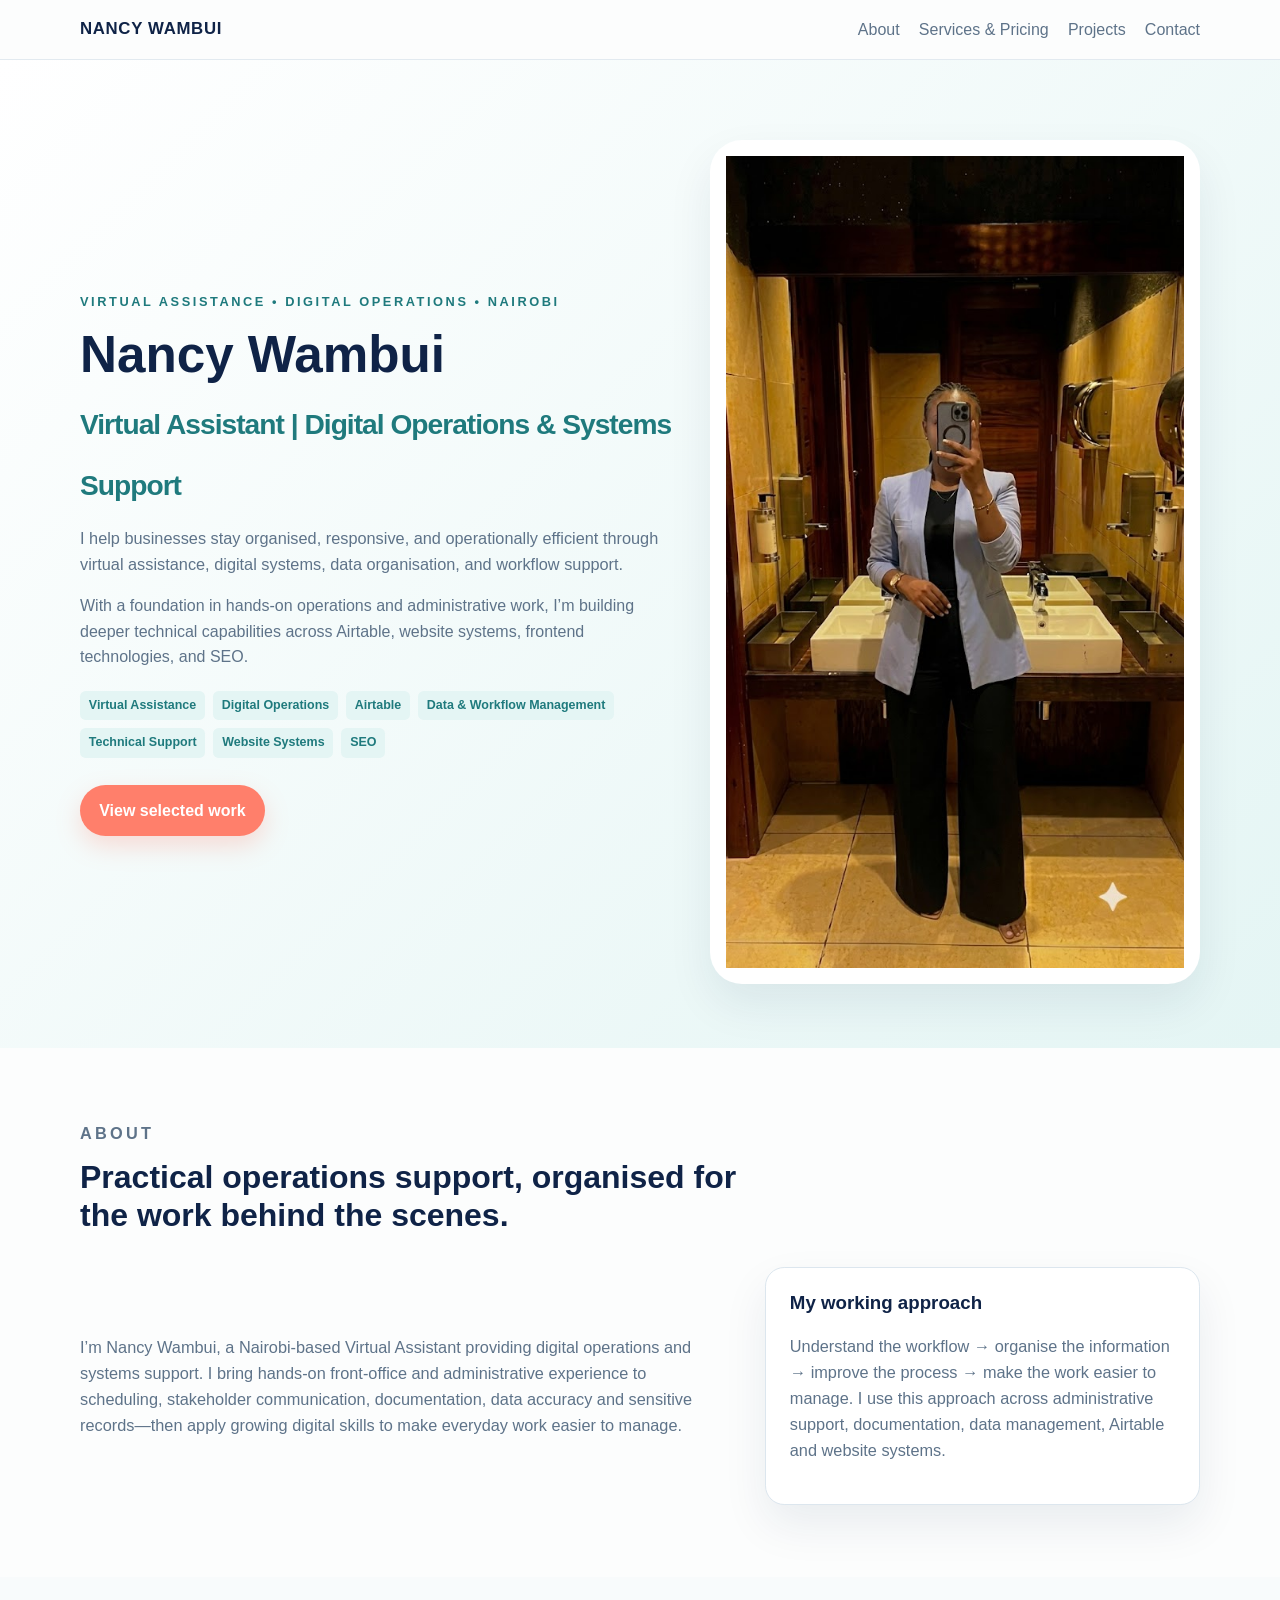
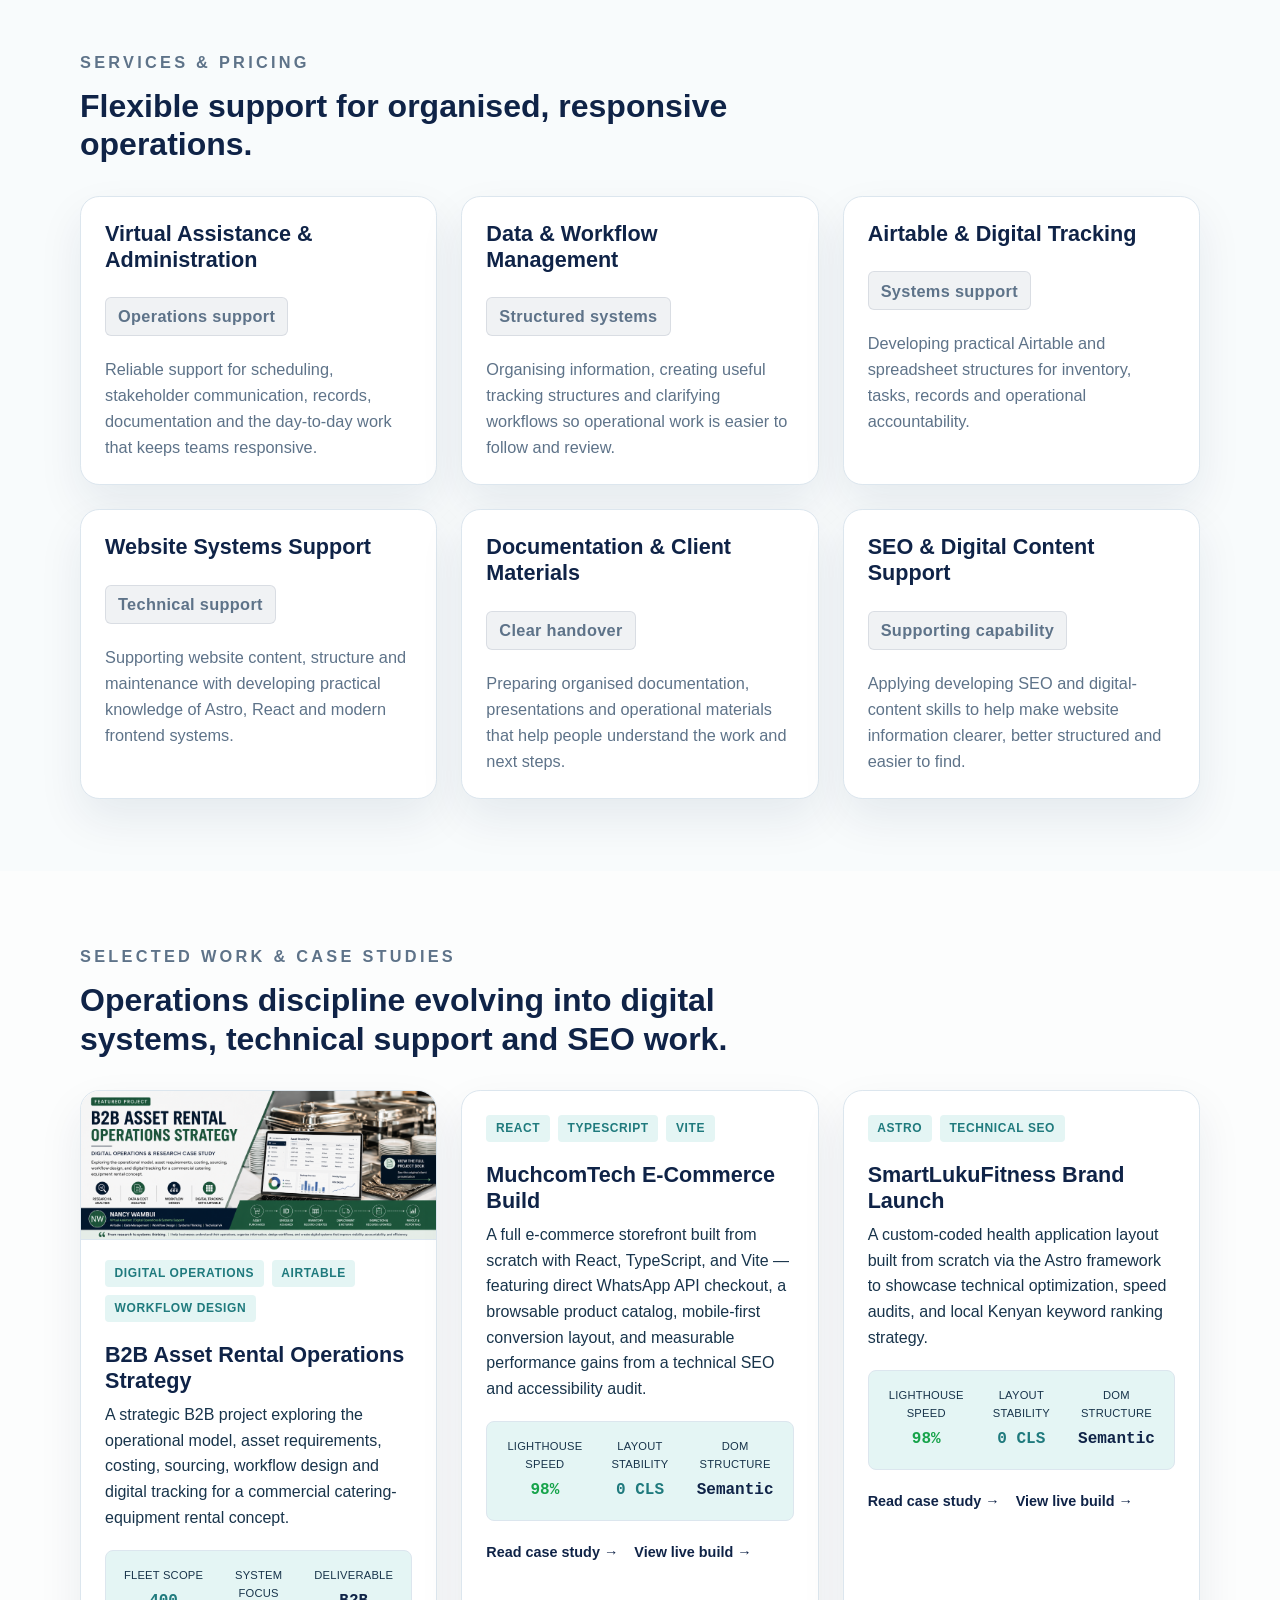
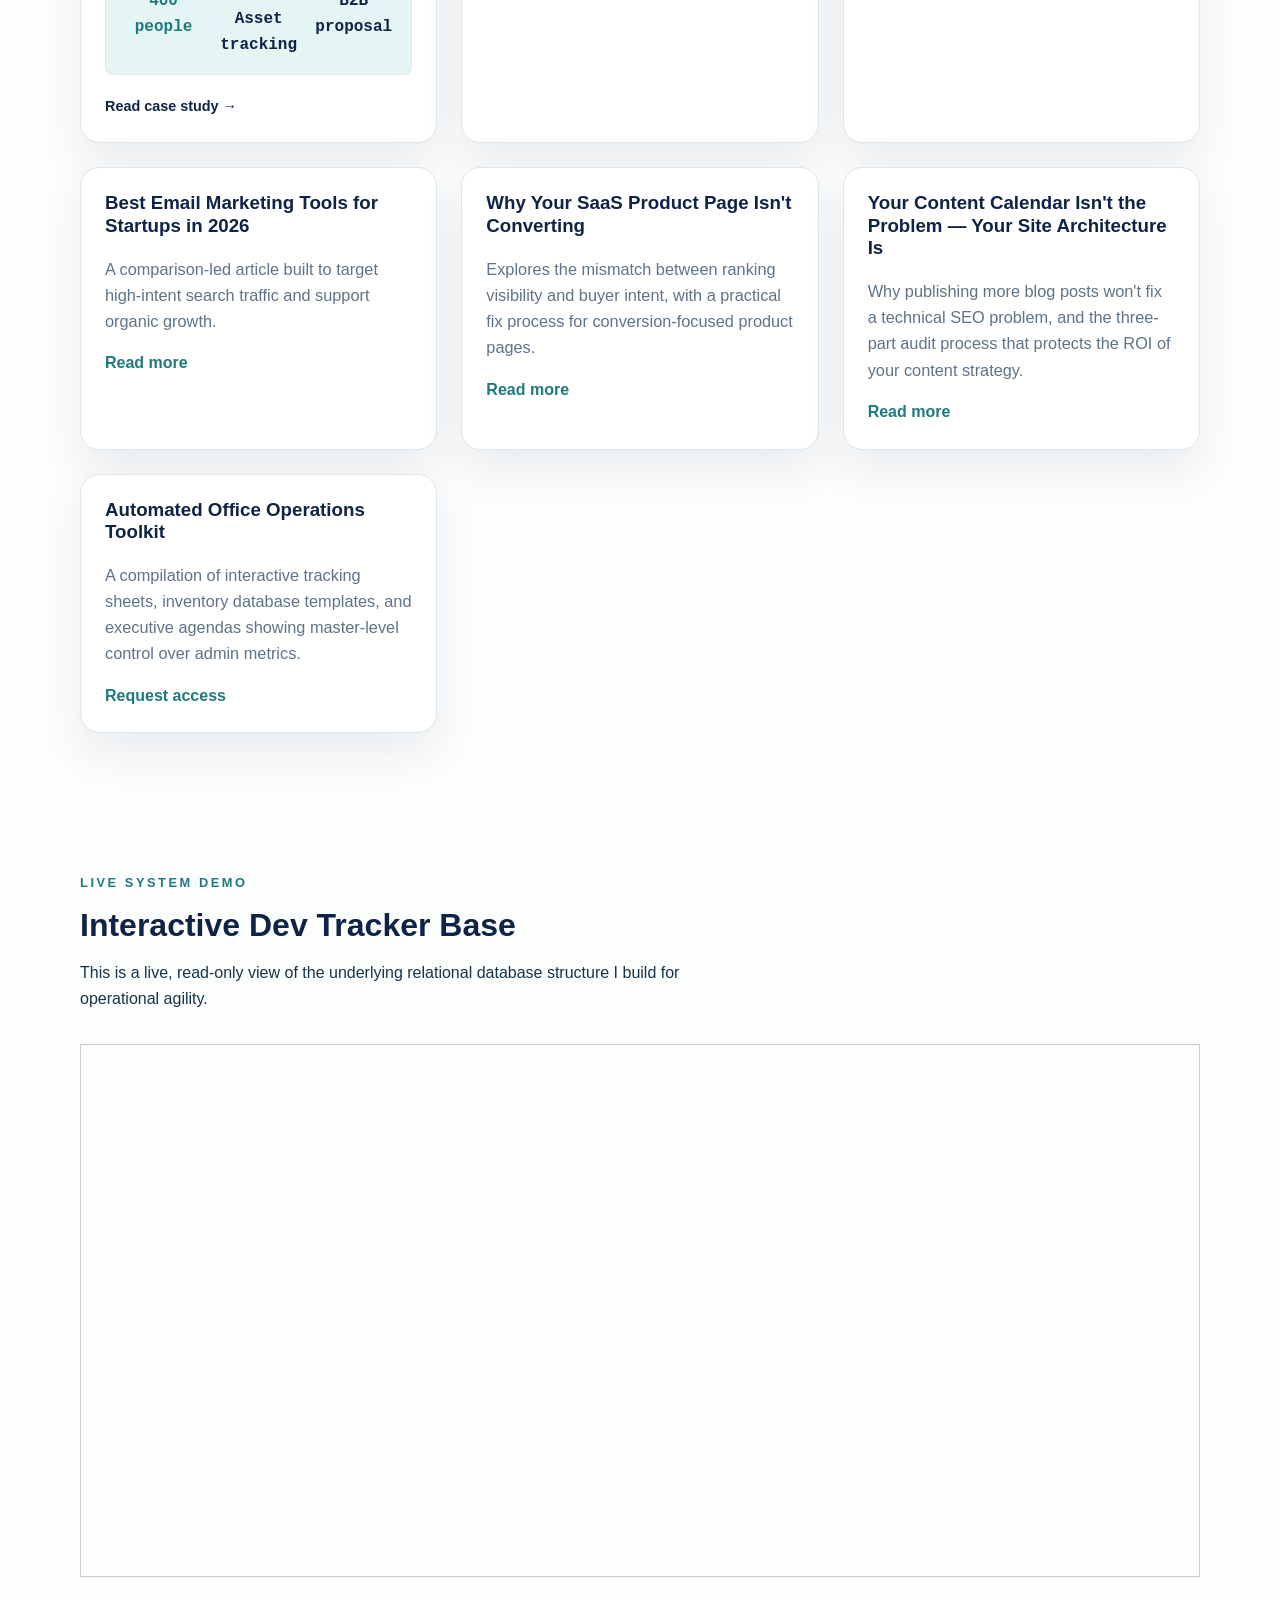
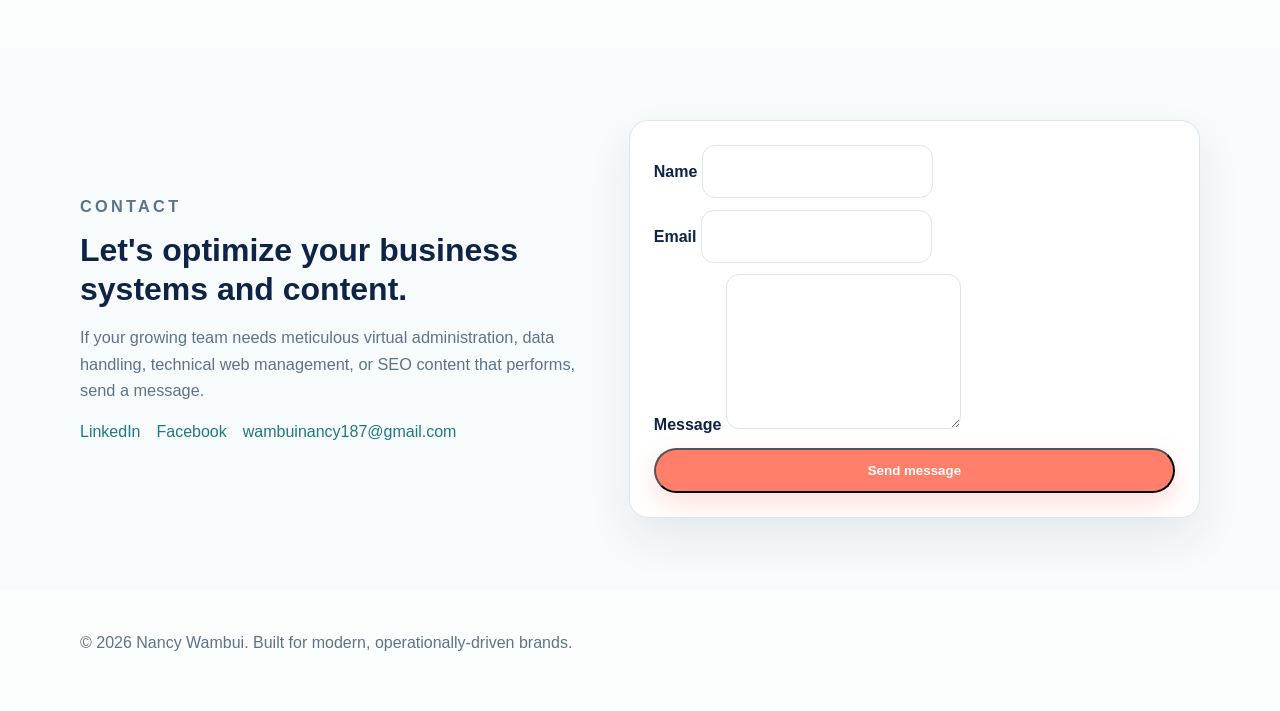
==== commit 531fe8ff: "Catering_Fleet_Pitch" ====
--- a/index.html
+++ b/index.html
@@ -169,6 +169,7 @@
           <div class="card-grid">
 
             <article class="project-metric-card">
+              <img class="project-card-image" src="assets/fleet-operations-case-study.png" alt="B2B Asset Rental Operations Strategy case study by Nancy Wambui" />
               <div class="card-badge-row">
                 <span class="tech-badge">Digital Operations</span>
                 <span class="tech-badge">Airtable</span>
--- a/styles.css
+++ b/styles.css
@@ -561,3 +561,40 @@
 .digital-grid { align-items: center; }.relationship-diagram { display: flex; flex-direction: column; gap: .45rem; align-items: stretch; max-width: 300px; }.relationship-diagram span { background: white; border: 1px solid var(--border); box-shadow: 0 8px 18px rgba(15,35,71,.05); padding: .65rem .75rem; border-radius: .55rem; color: var(--navy); font-size: .8rem; font-weight: 700; text-align: center; }.relationship-diagram b { color: var(--teal); text-align: center; }.proposal-note { border-left: 3px solid var(--coral); padding-left: 1rem; color: var(--text) !important; font-weight: 600; }.skills { margin-top: 3rem; }.skills span { background: var(--teal-soft); }.ops-closing { padding: 5.5rem 0; background: linear-gradient(110deg, var(--coral-soft), white); }.ops-closing h2 { font-size: clamp(2.2rem, 4vw, 3.8rem); max-width: 700px; }.ops-closing p:not(.eyebrow) { max-width: 700px; color: var(--muted); font-size: 1.1rem; margin-bottom: 1.7rem; }.deck-button { margin-top: .4rem; }.deck-link { font-weight: 700; color: var(--navy); text-decoration: underline; text-underline-offset: .2em; }
 @media (max-width: 900px) { .ops-hero-grid, .split-heading, .digital-grid { grid-template-columns: 1fr; gap: 2rem; }.contribution-grid { grid-template-columns: repeat(3,1fr); }.analysis-grid { grid-template-columns: repeat(2,1fr); } }
 @media (max-width: 600px) { .ops-hero { padding: 4rem 0; }.ops-hero h1 { font-size: clamp(2.8rem, 14vw, 4.1rem); }.question-grid, .contribution-grid, .analysis-grid { grid-template-columns: 1fr; }.question-grid li, .contribution-grid article { min-height: auto; }.question-grid span, .contribution-grid article > span { margin-bottom: .8rem; }.ops-hero-panel { padding: 1.6rem; }.workflow div { flex-basis: 124px; } }
+
+/* Fleet operations case-study imagery */
+.ops-hero-media-stack {
+  display: grid;
+  gap: 1.5rem;
+  min-width: 0;
+}
+
+.ops-hero-image {
+  margin: 0;
+  overflow: hidden;
+  border: 1px solid var(--border);
+  border-radius: 1.5rem;
+  background: white;
+  box-shadow: var(--shadow);
+}
+
+.ops-hero-image img {
+  display: block;
+  width: 100%;
+  height: auto;
+}
+
+.project-card-image {
+  width: calc(100% + 3rem);
+  max-width: none;
+  height: auto;
+  margin: -1.5rem -1.5rem 1.25rem;
+  border-bottom: 1px solid var(--border);
+  border-radius: 1.15rem 1.15rem 0 0;
+}
+
+@media (max-width: 900px) {
+  .ops-hero-media-stack {
+    max-width: 680px;
+  }
+}
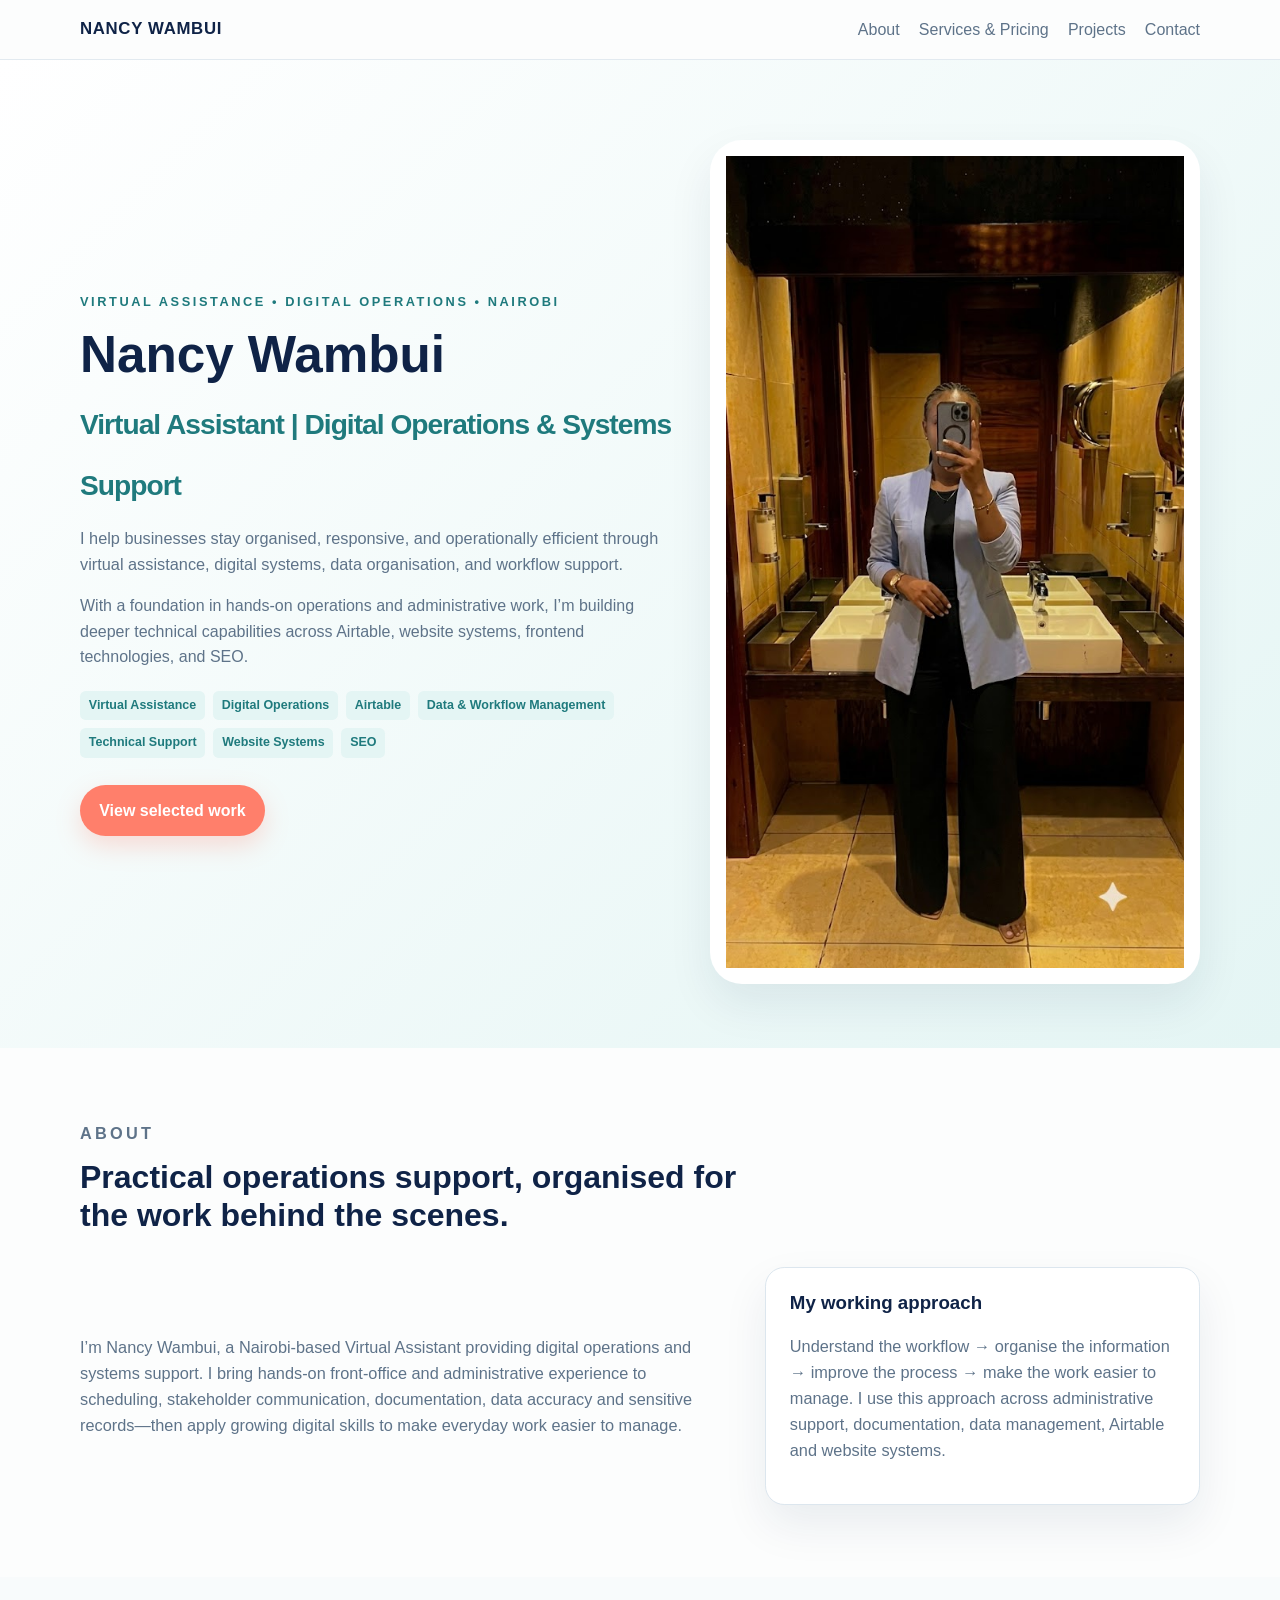
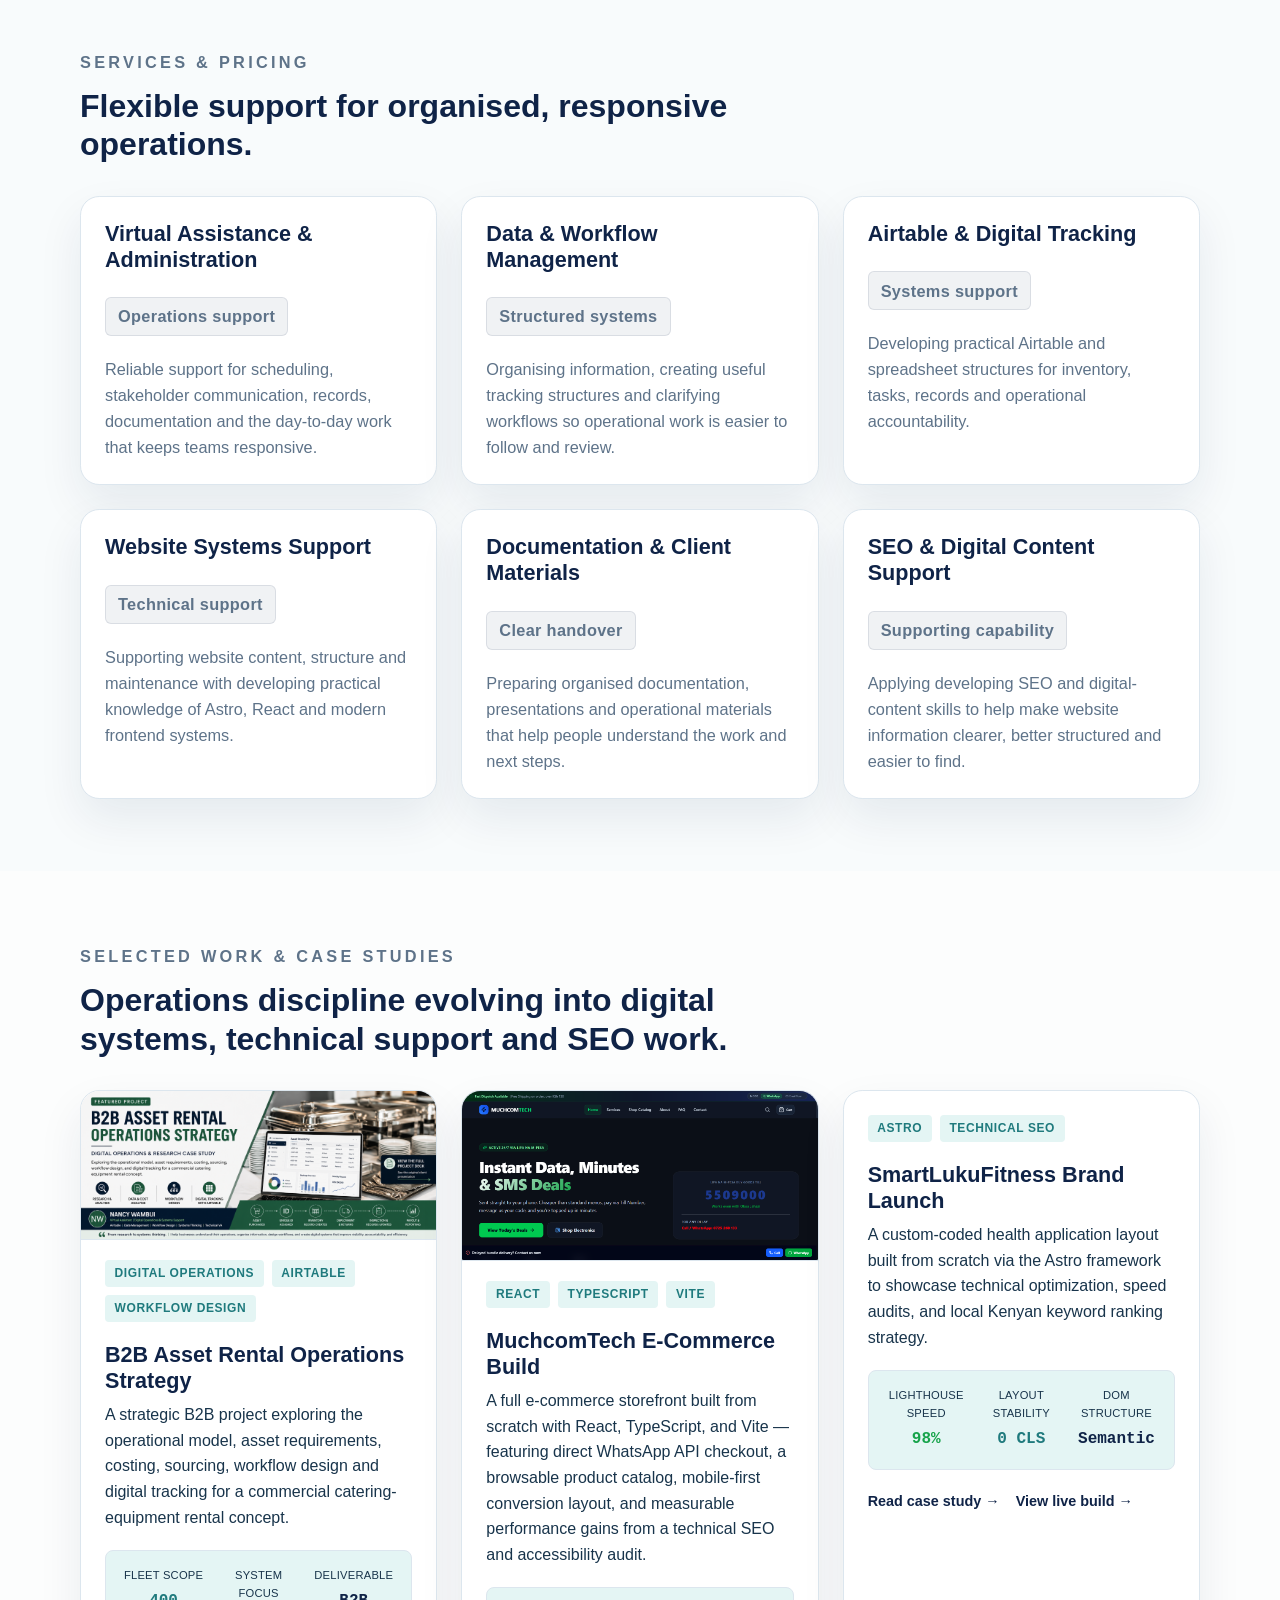
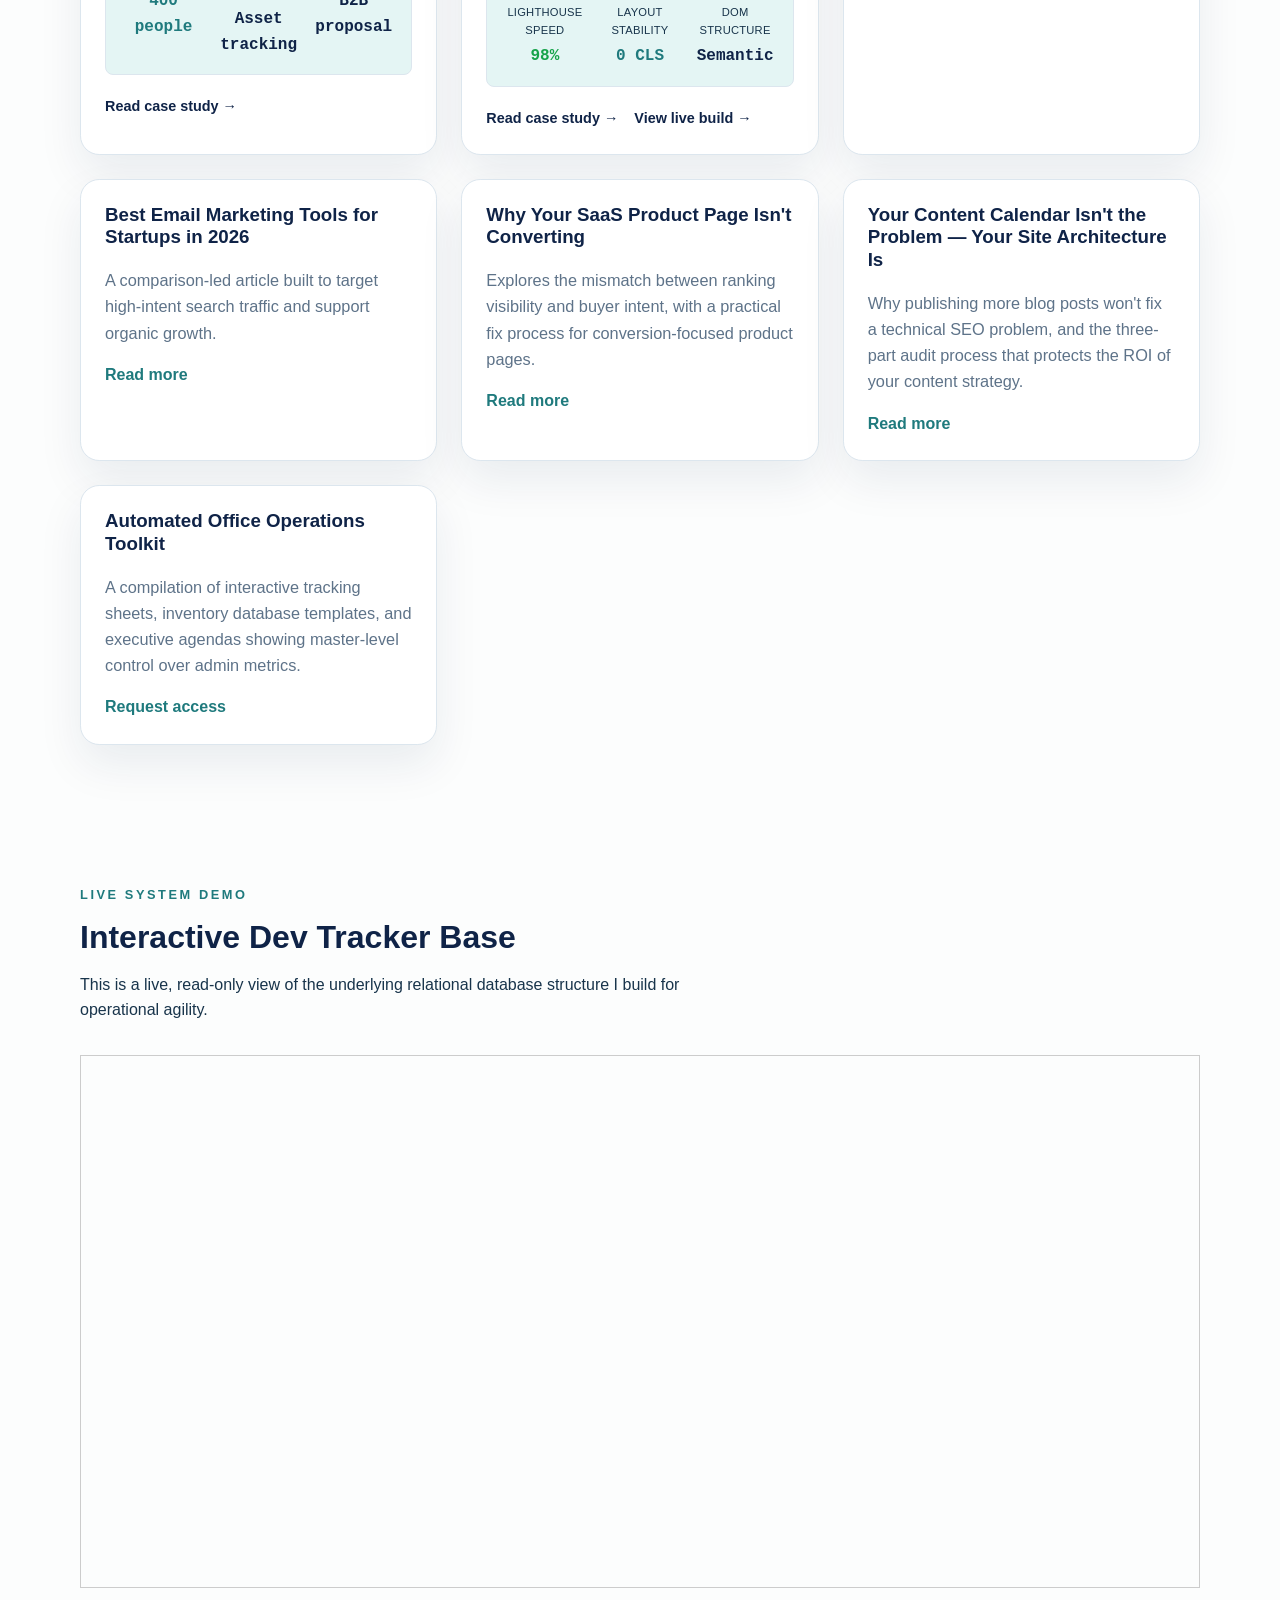
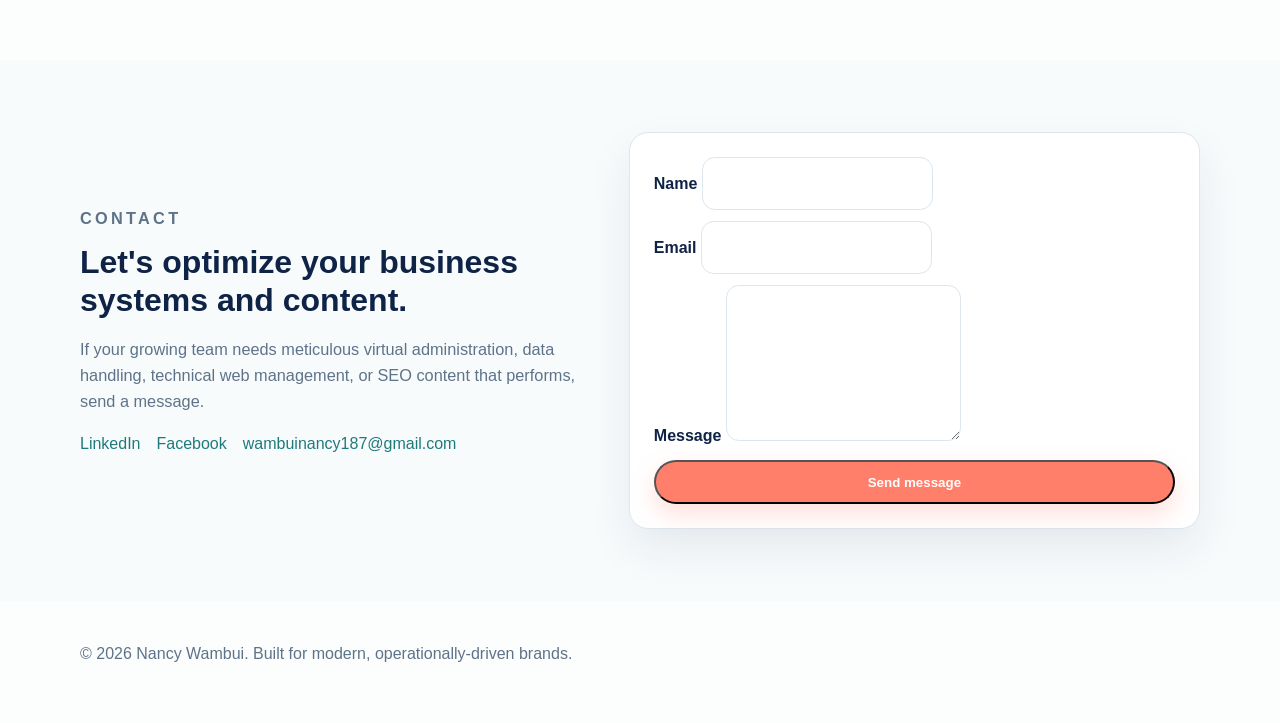
==== commit 4a1023de: "ogimage" ====
--- a/index.html
+++ b/index.html
@@ -5,18 +5,18 @@
     <meta name="viewport" content="width=device-width, initial-scale=1.0" />
     <meta
       name="description"
-      content="Nancy Wambui is a Nairobi-based Virtual Assistant providing digital operations, Airtable, data organisation, workflow management and technical support."
+      content="Nancy Wambui provides SaaS content writing, technical SEO, and digital operations support for search-driven businesses."
     />
-    <meta property="og:title" content="Nancy Wambui | Virtual Assistant & Digital Operations Support" />
-    <meta property="og:description" content="Virtual assistance, digital operations, Airtable, data organisation, workflow management and technical support." />
+    <meta property="og:title" content="Nancy Wambui | SaaS Conversion Copywriter, Technical SEO & Operations Specialist" />
+    <meta property="og:description" content="SaaS content writing, technical SEO, and digital operations support for search-driven businesses." />
     <meta property="og:type" content="website" />
     <meta property="og:url" content="https://missynancy.github.io/Portfolio/" />
     <meta property="og:image" content="https://missynancy.github.io/Portfolio/assets/me2.jpg" />
     <meta name="twitter:card" content="summary_large_image" />
-    <meta name="twitter:title" content="Nancy Wambui | Virtual Assistant & Digital Operations Support" />
-    <meta name="twitter:description" content="Virtual assistance, digital operations, Airtable, data organisation, workflow management and technical support." />
+    <meta name="twitter:title" content="Nancy Wambui | SaaS Conversion Copywriter, Technical SEO & Operations Specialist" />
+    <meta name="twitter:description" content="SaaS content writing, technical SEO, and digital operations support for search-driven businesses." />
     <meta name="twitter:image" content="https://missynancy.github.io/Portfolio/assets/me2.jpg" />
-    <title>Nancy Wambui | Virtual Assistant & Digital Operations Support</title>
+    <title>Nancy Wambui | SaaS Conversion Copywriter, Technical SEO & Operations Specialist</title>
     <link rel="canonical" href="https://missynancy.github.io/Portfolio/" />
     <link rel="sitemap" type="application/xml" href="https://missynancy.github.io/Portfolio/sitemap.xml" />
     <meta name="theme-color" content="#0f2347" />
@@ -195,6 +195,7 @@
             </article>
 
             <article class="project-metric-card">
+              <img class="project-card-image" src="assets/og-image.PNG" alt="B2B Asset Rental Operations Strategy case study by Nancy Wambui" />
               <div class="card-badge-row">
                 <span class="tech-badge">React</span>
                 <span class="tech-badge">TypeScript</span>
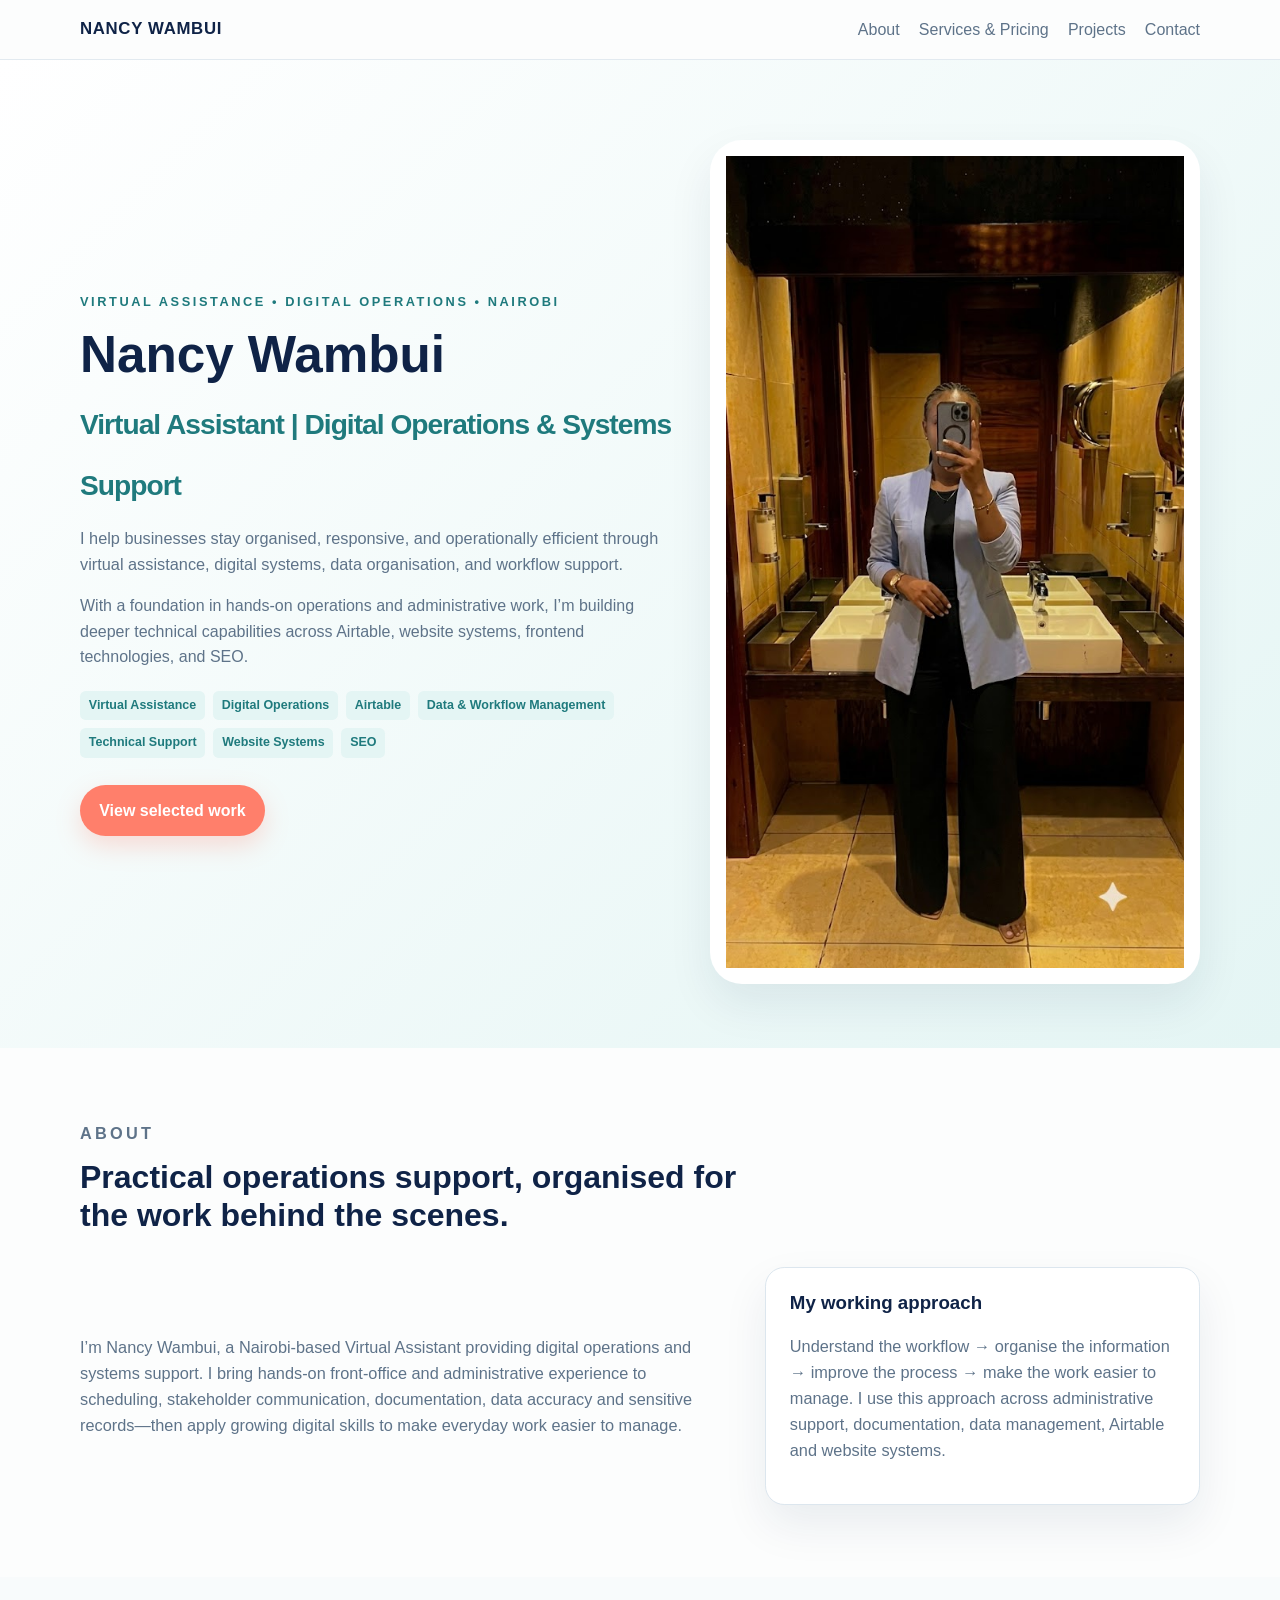
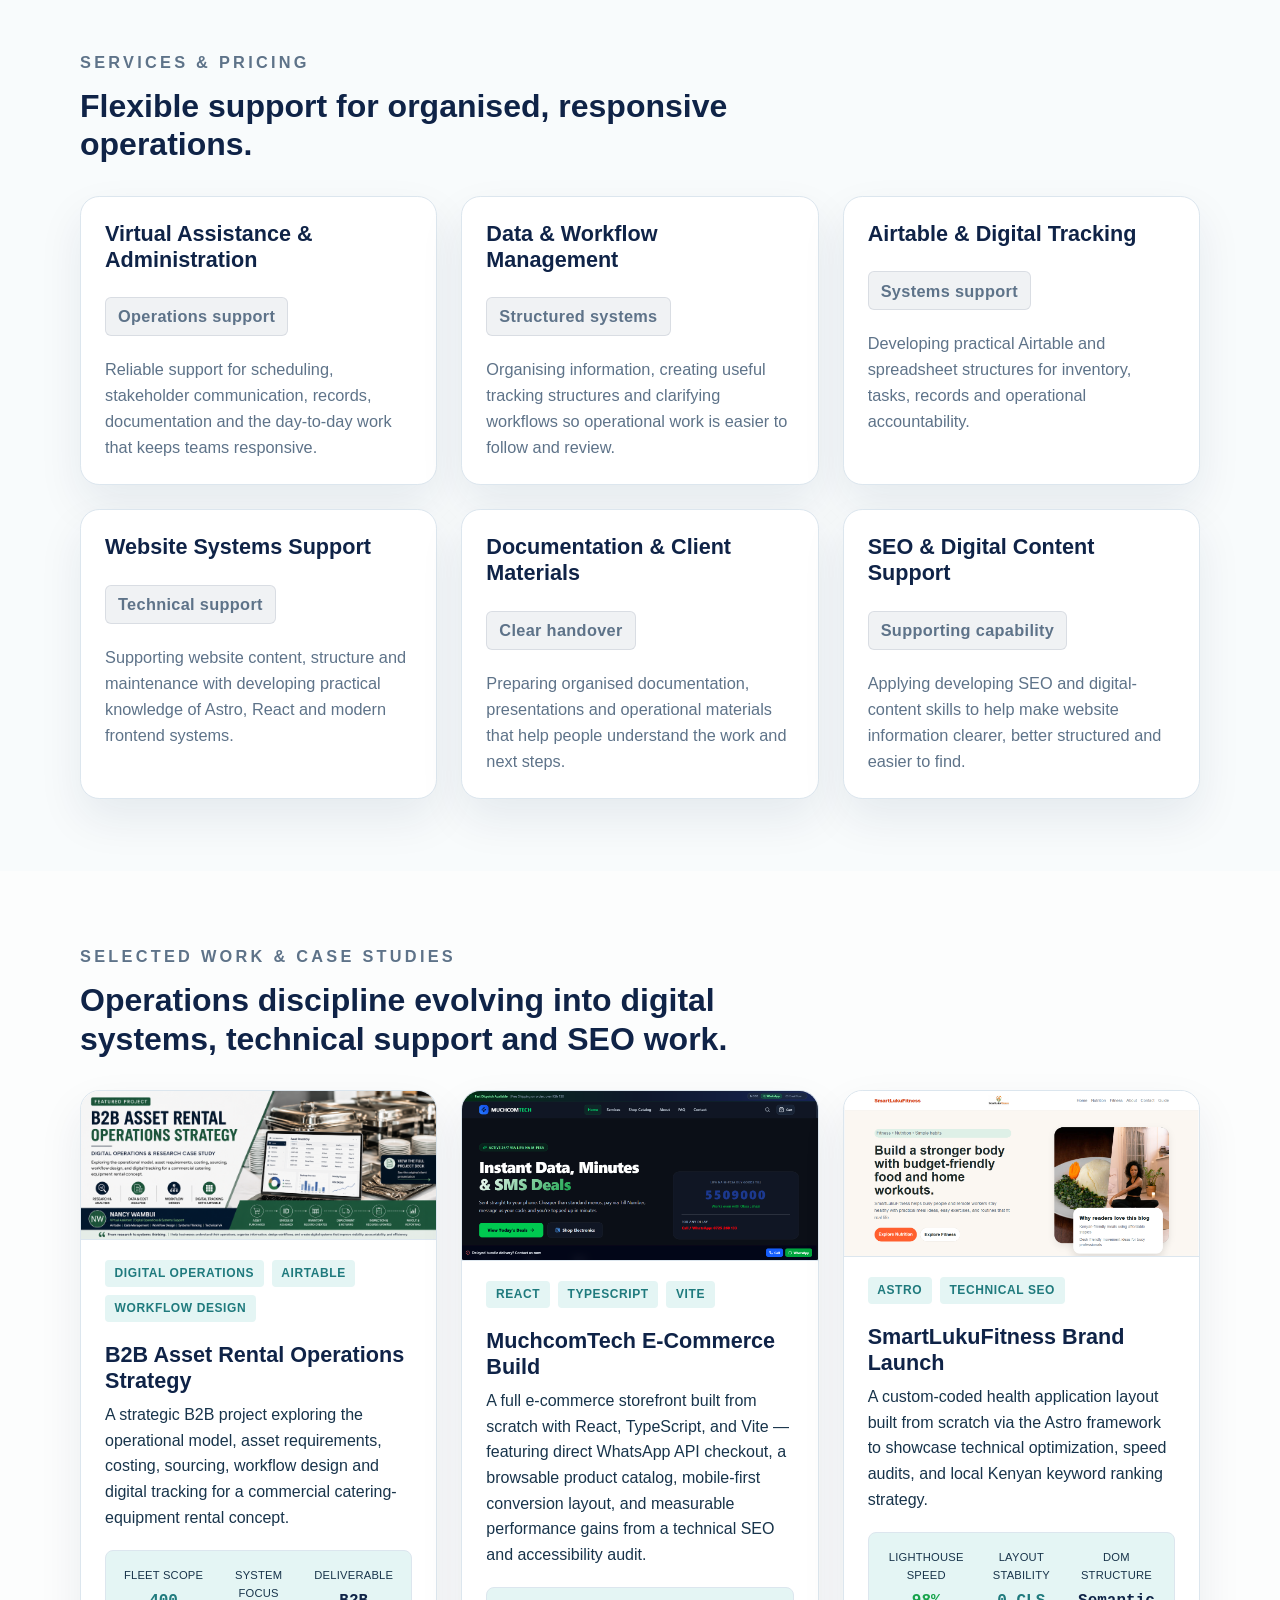
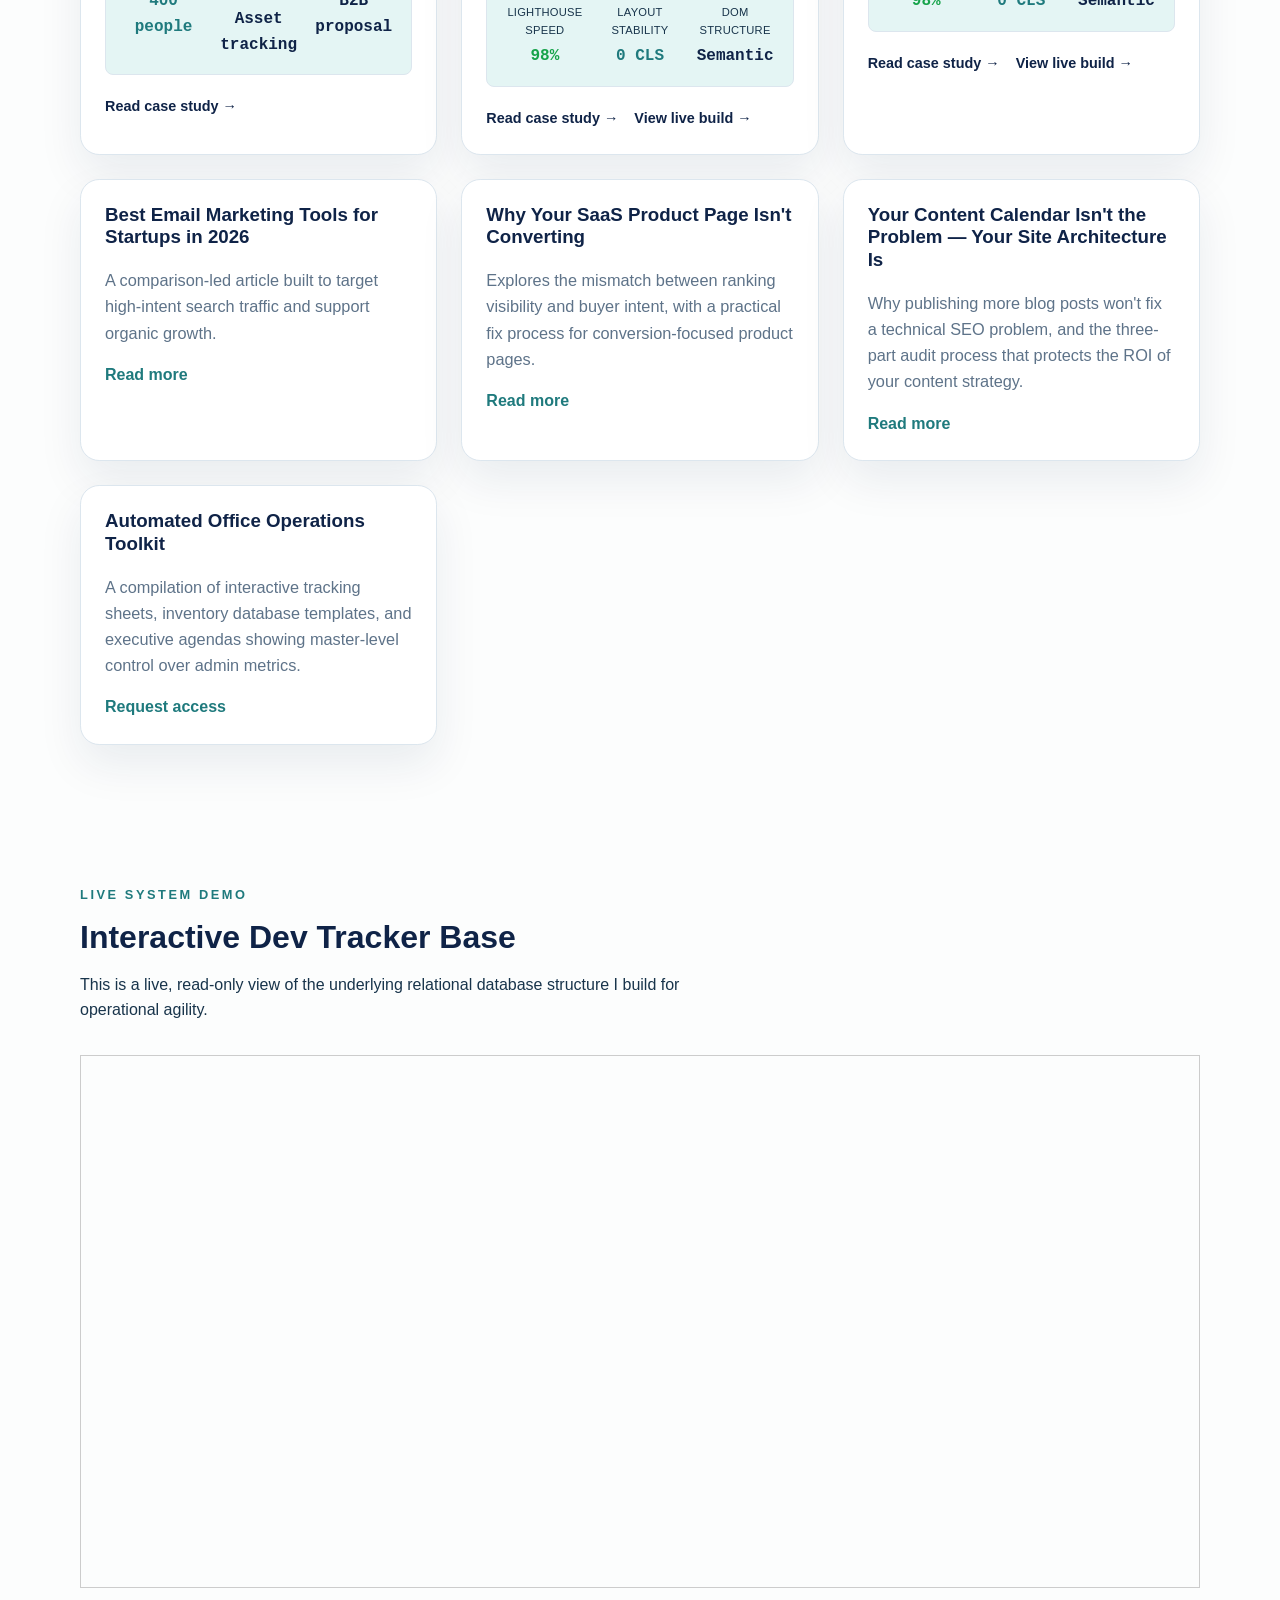
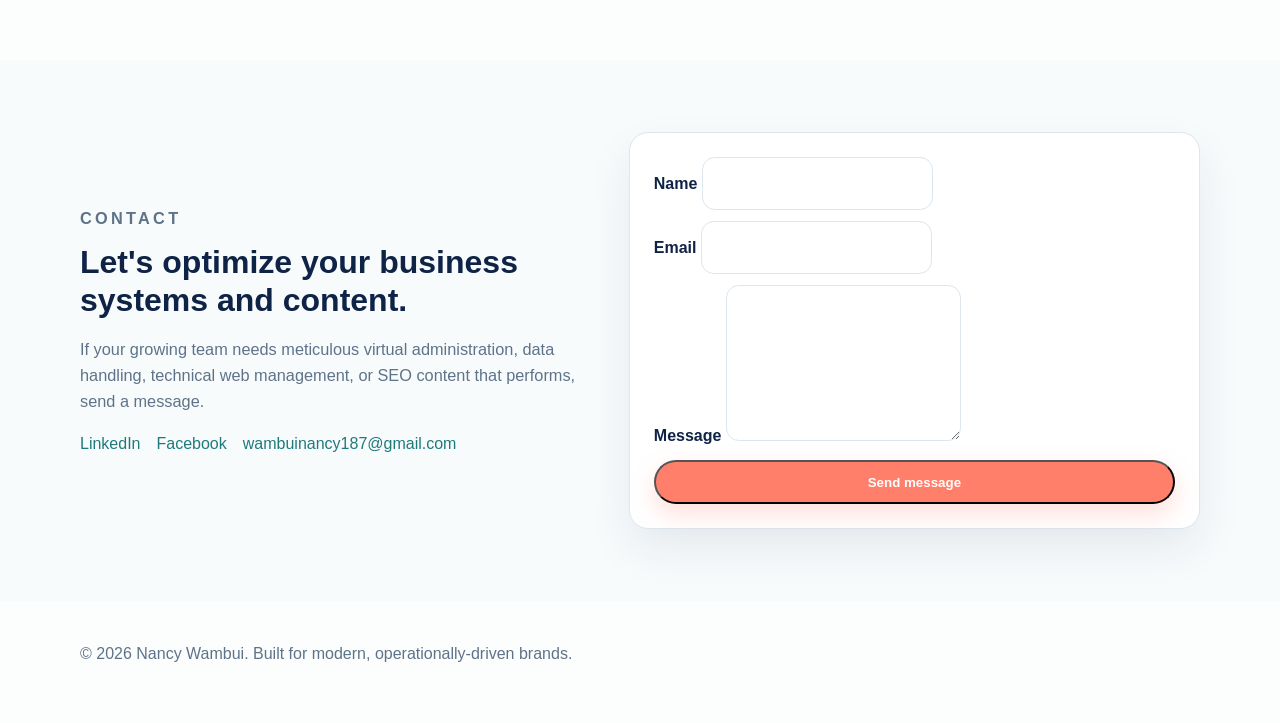
==== commit 5d78d045: "homeimage" ====
--- a/index.html
+++ b/index.html
@@ -224,6 +224,7 @@
             </article>
 
             <article class="project-metric-card">
+              <img class="project-card-image" src="assets/homepage.PNG" alt="B2B Asset Rental Operations Strategy case study by Nancy Wambui" />
               <div class="card-badge-row">
                 <span class="tech-badge">Astro</span>
                 <span class="tech-badge">Technical SEO</span>
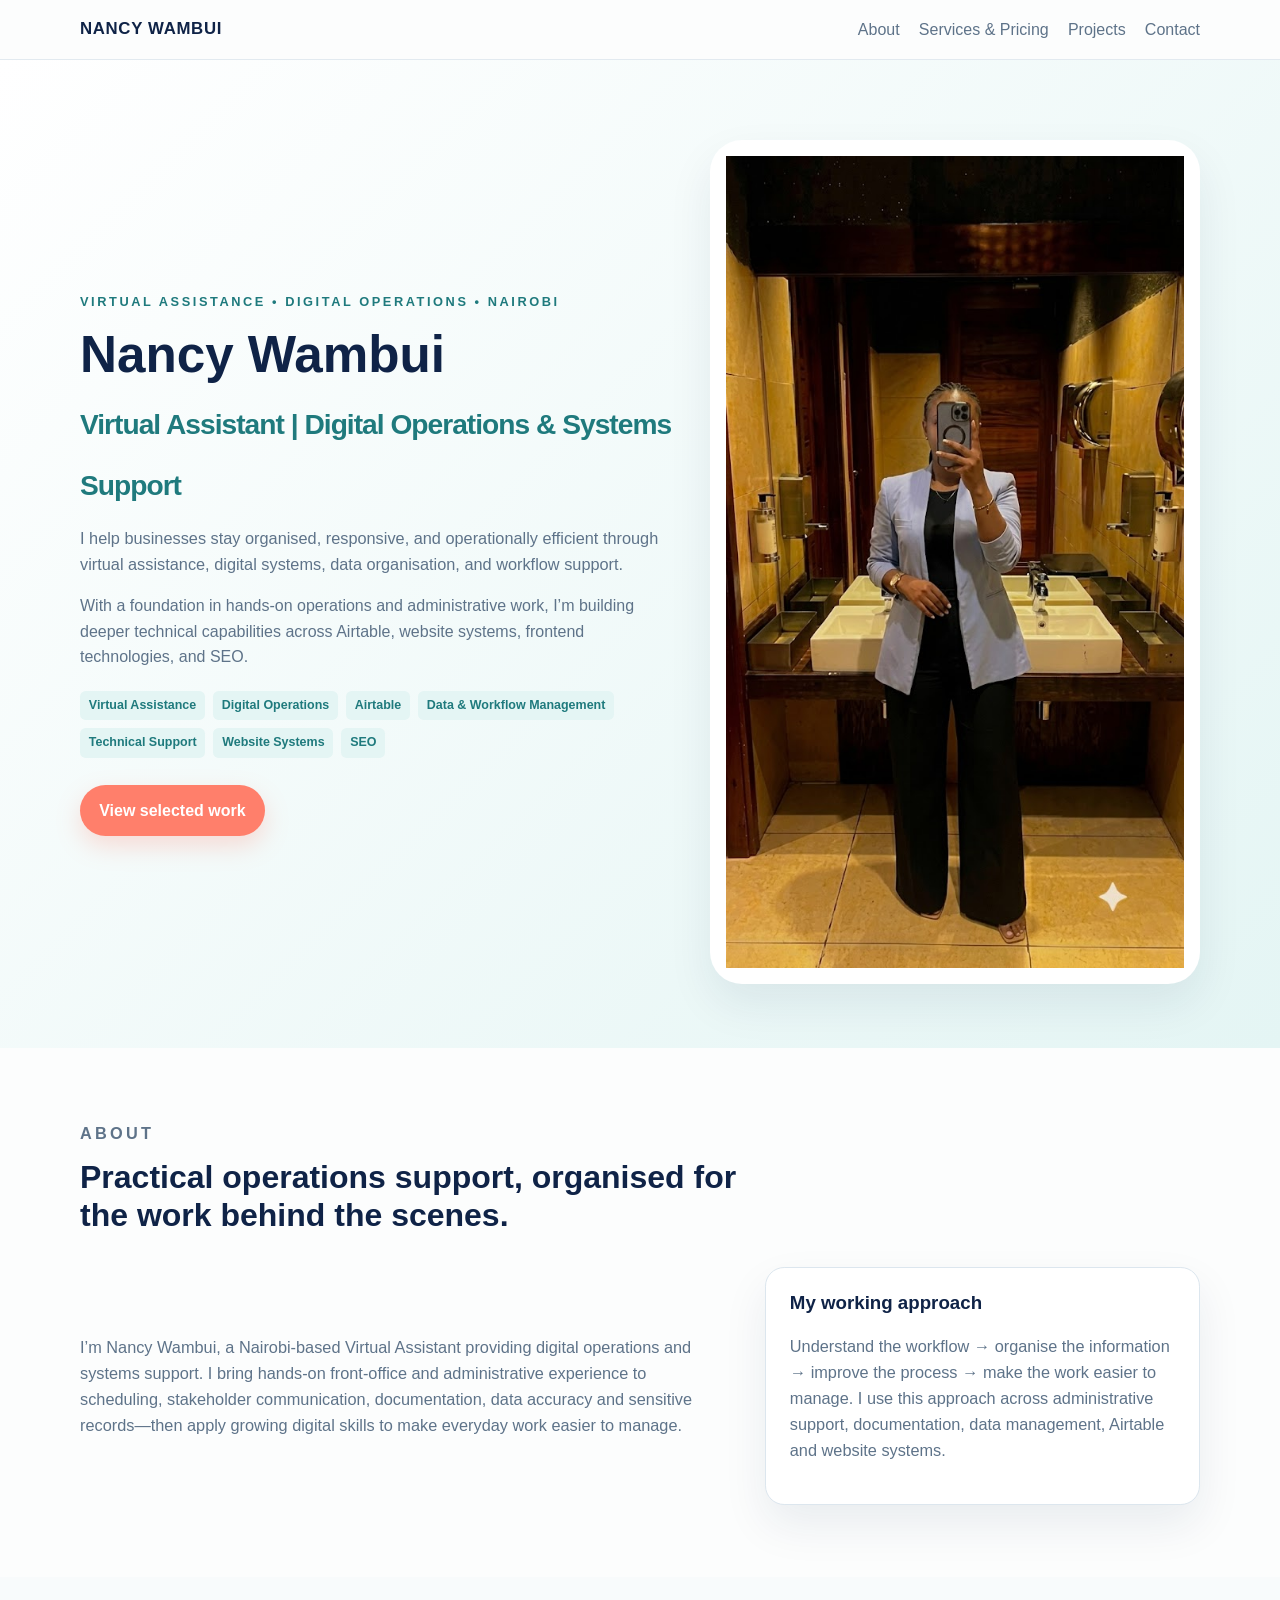
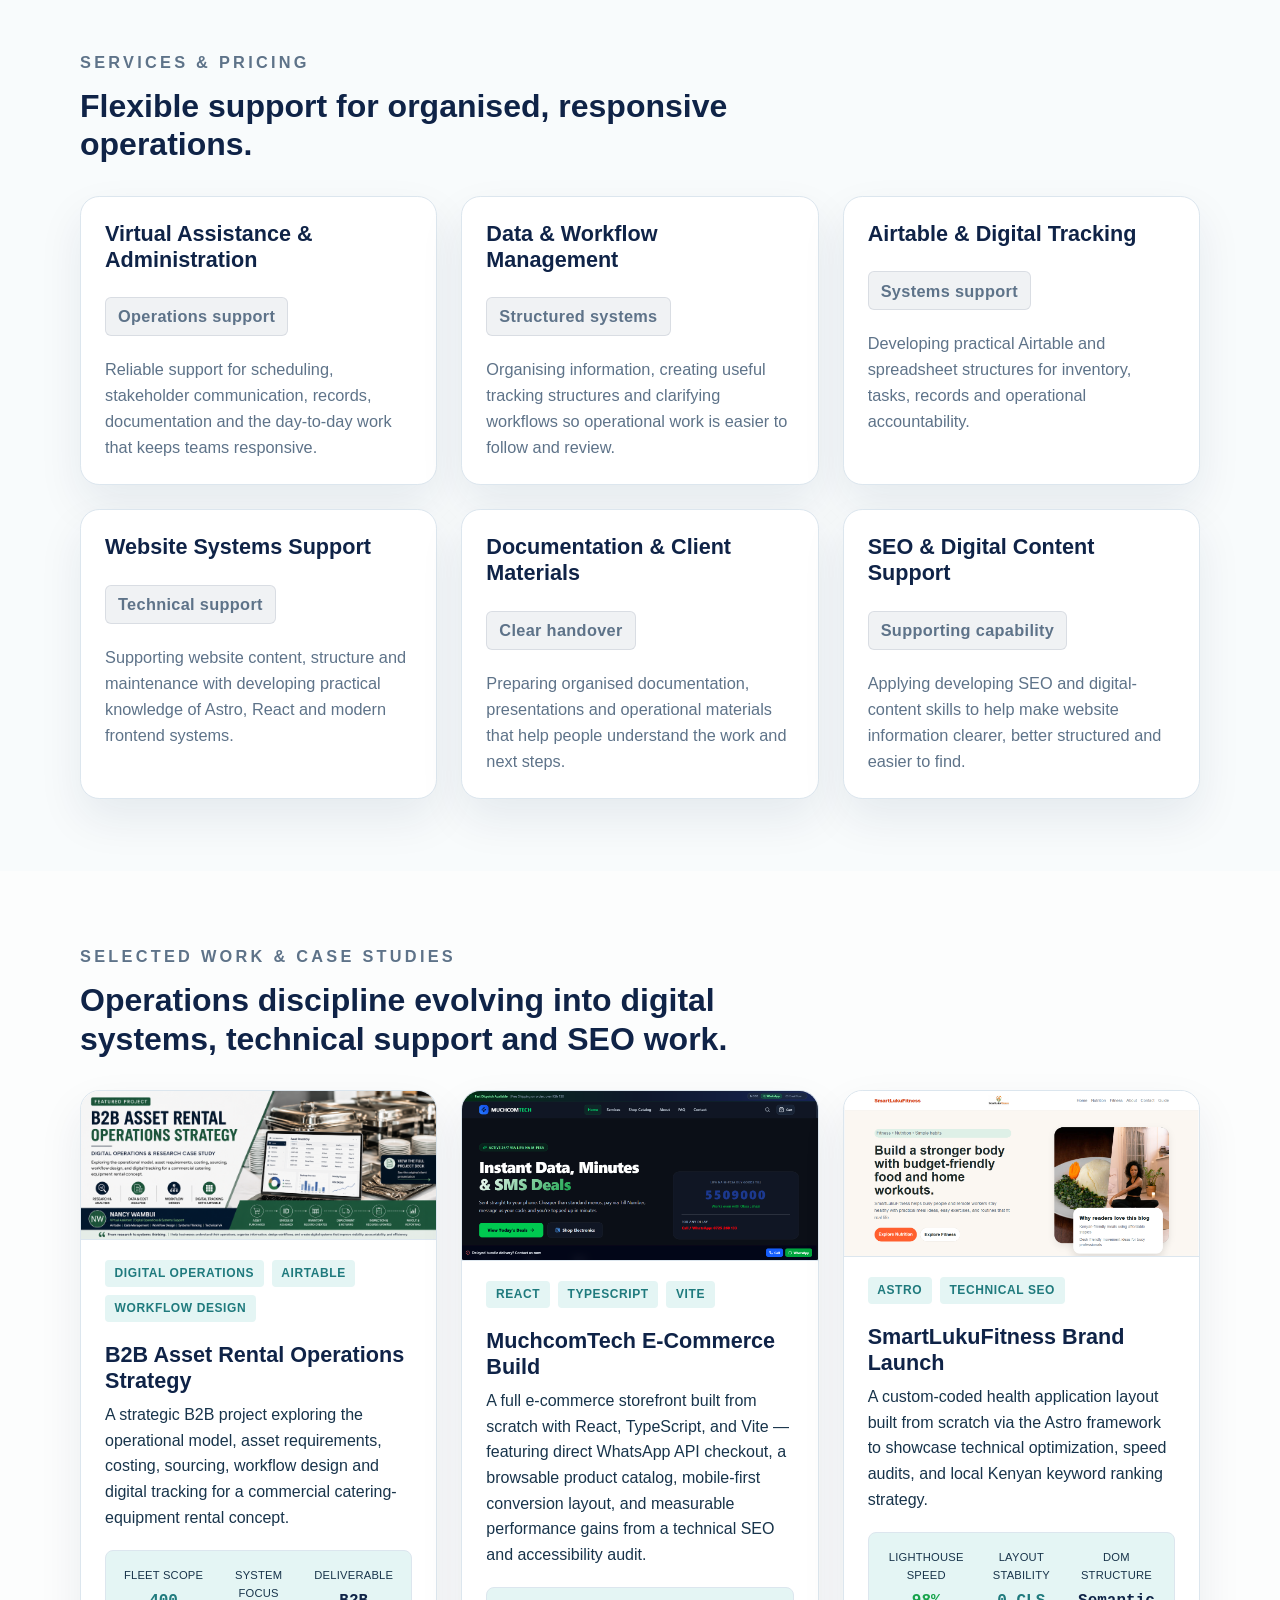
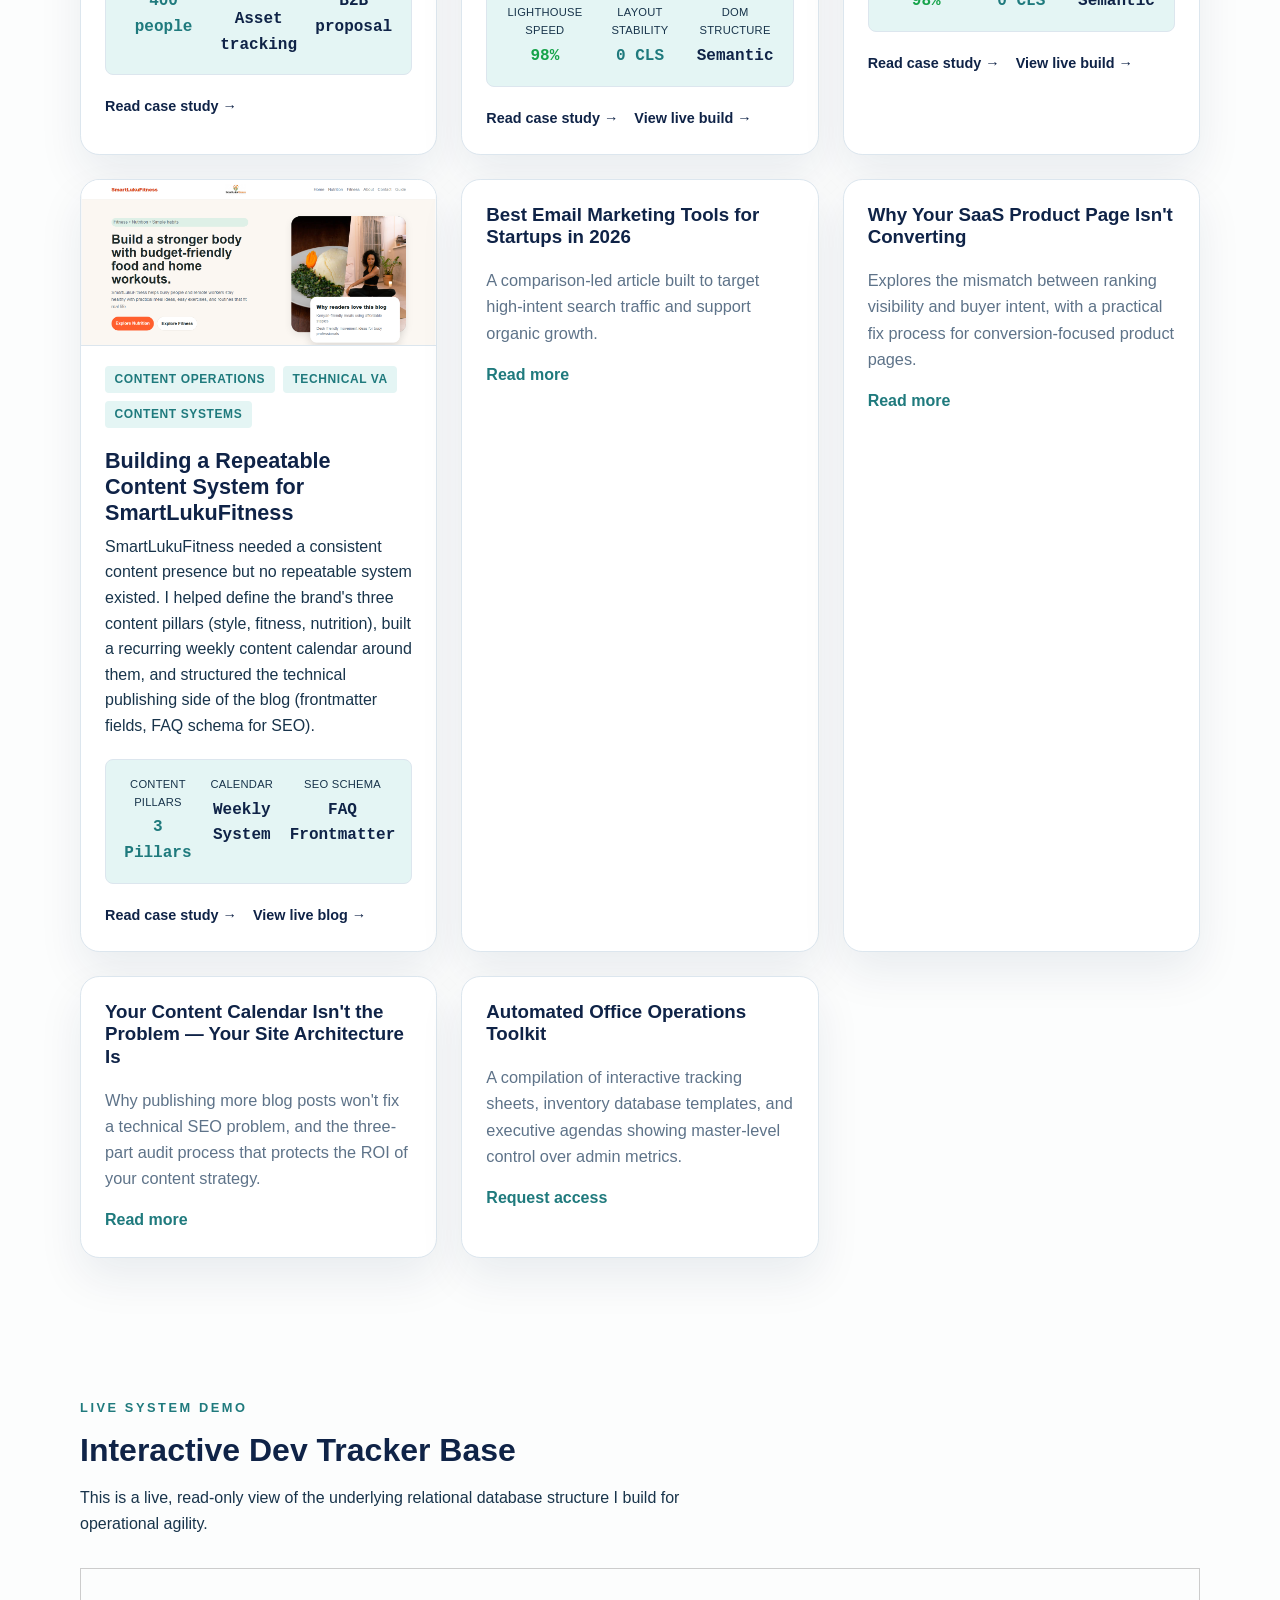
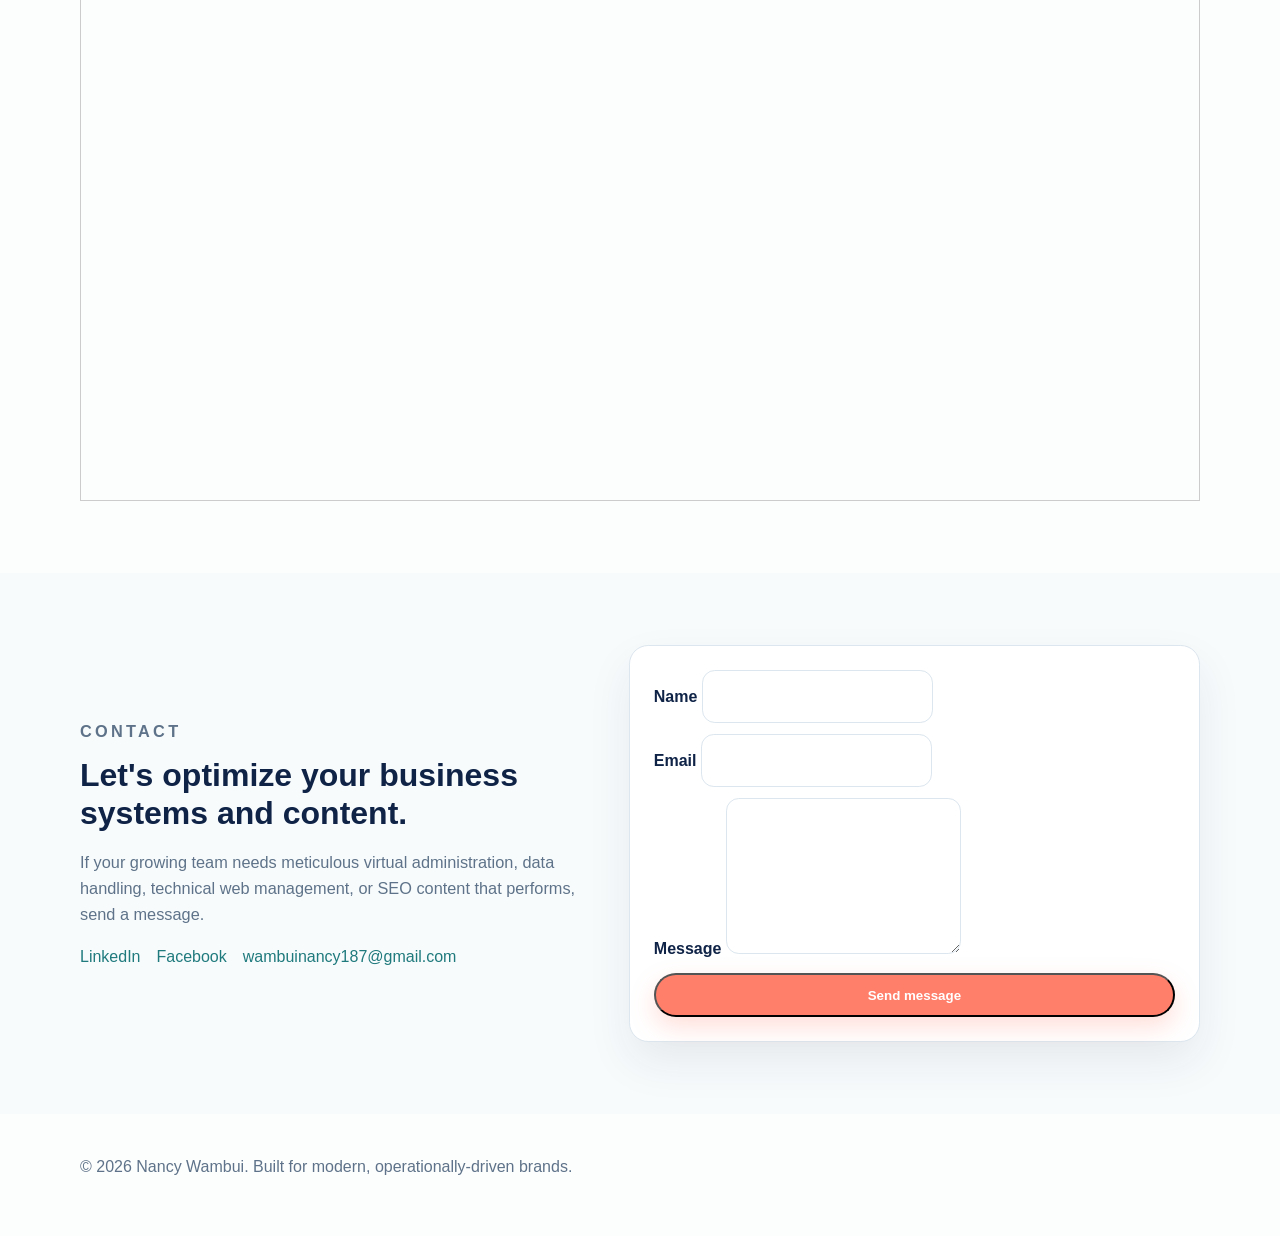
==== commit 934dc419: "Building a Repeatable Content System for SmartLukuFitness" ====
--- a/index.html
+++ b/index.html
@@ -224,7 +224,7 @@
             </article>
 
             <article class="project-metric-card">
-              <img class="project-card-image" src="assets/homepage.PNG" alt="B2B Asset Rental Operations Strategy case study by Nancy Wambui" />
+              <img class="project-card-image" src="assets/homepage.PNG" alt="SmartLukuFitness Brand Launch case study by Nancy Wambui" />
               <div class="card-badge-row">
                 <span class="tech-badge">Astro</span>
                 <span class="tech-badge">Technical SEO</span>
@@ -248,6 +248,35 @@
               <div class="card-link-row">
                 <a href="case-study-smartlukufitness.html" class="project-action-link">Read case study →</a>
                 <a href="https://missynancy.github.io/Luku/" target="_blank" rel="noopener noreferrer" class="project-action-link">View live build →</a>
+              </div>
+            </article>
+
+            <article class="project-metric-card">
+              <img class="project-card-image" src="assets/homepage.PNG" alt="Building a Repeatable Content System for SmartLukuFitness case study by Nancy Wambui" />
+              <div class="card-badge-row">
+                <span class="tech-badge">Content Operations</span>
+                <span class="tech-badge">Technical VA</span>
+                <span class="tech-badge">Content Systems</span>
+              </div>
+              <h3>Building a Repeatable Content System for SmartLukuFitness</h3>
+              <p>SmartLukuFitness needed a consistent content presence but no repeatable system existed. I helped define the brand's three content pillars (style, fitness, nutrition), built a recurring weekly content calendar around them, and structured the technical publishing side of the blog (frontmatter fields, FAQ schema for SEO).</p>
+              <div class="metric-dashboard">
+                <div class="metric-pill">
+                  <span class="metric-label">Content Pillars</span>
+                  <span class="metric-value perfect">3 Pillars</span>
+                </div>
+                <div class="metric-pill">
+                  <span class="metric-label">Calendar</span>
+                  <span class="metric-value">Weekly System</span>
+                </div>
+                <div class="metric-pill">
+                  <span class="metric-label">SEO Schema</span>
+                  <span class="metric-value">FAQ Frontmatter</span>
+                </div>
+              </div>
+              <div class="card-link-row">
+                <a href="case-study-smartlukufitness-content-system.html" class="project-action-link">Read case study →</a>
+                <a href="https://missynancy.github.io/Luku/" target="_blank" rel="noopener noreferrer" class="project-action-link">View live blog →</a>
               </div>
             </article>
 
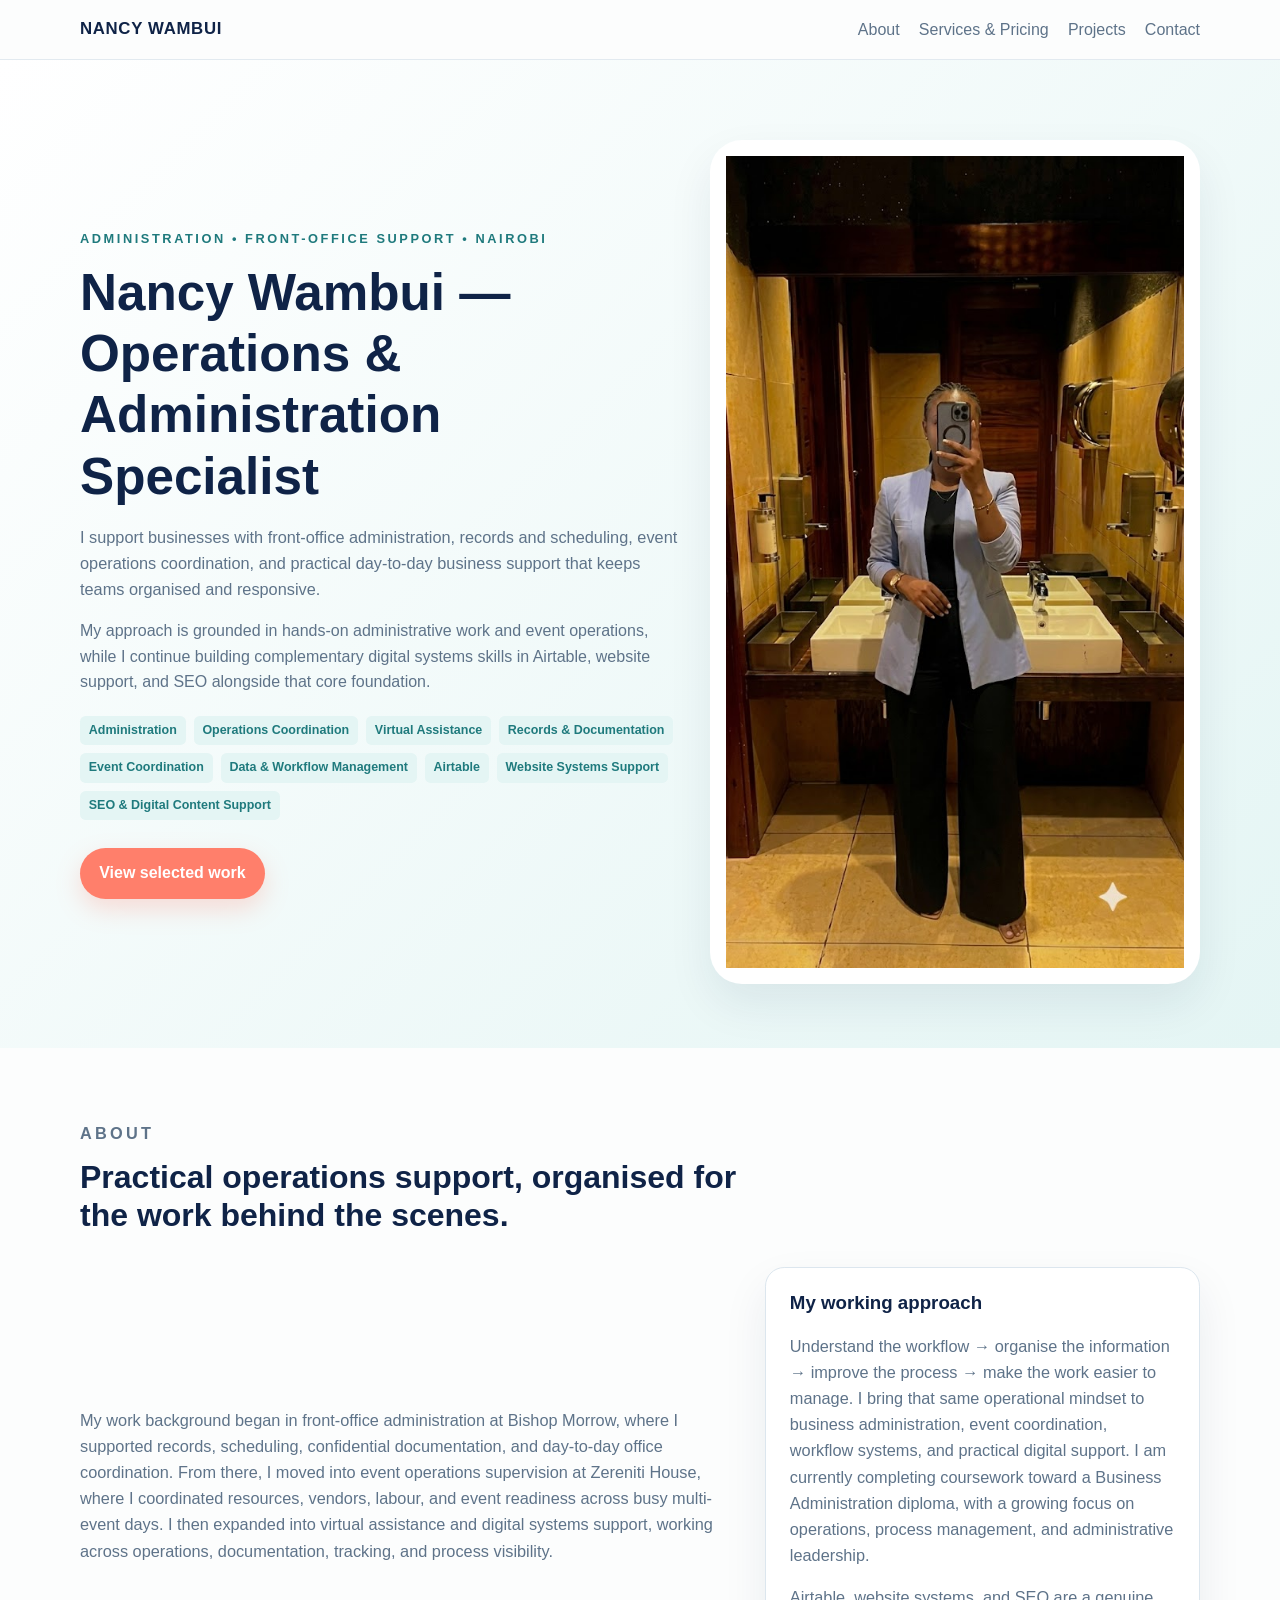
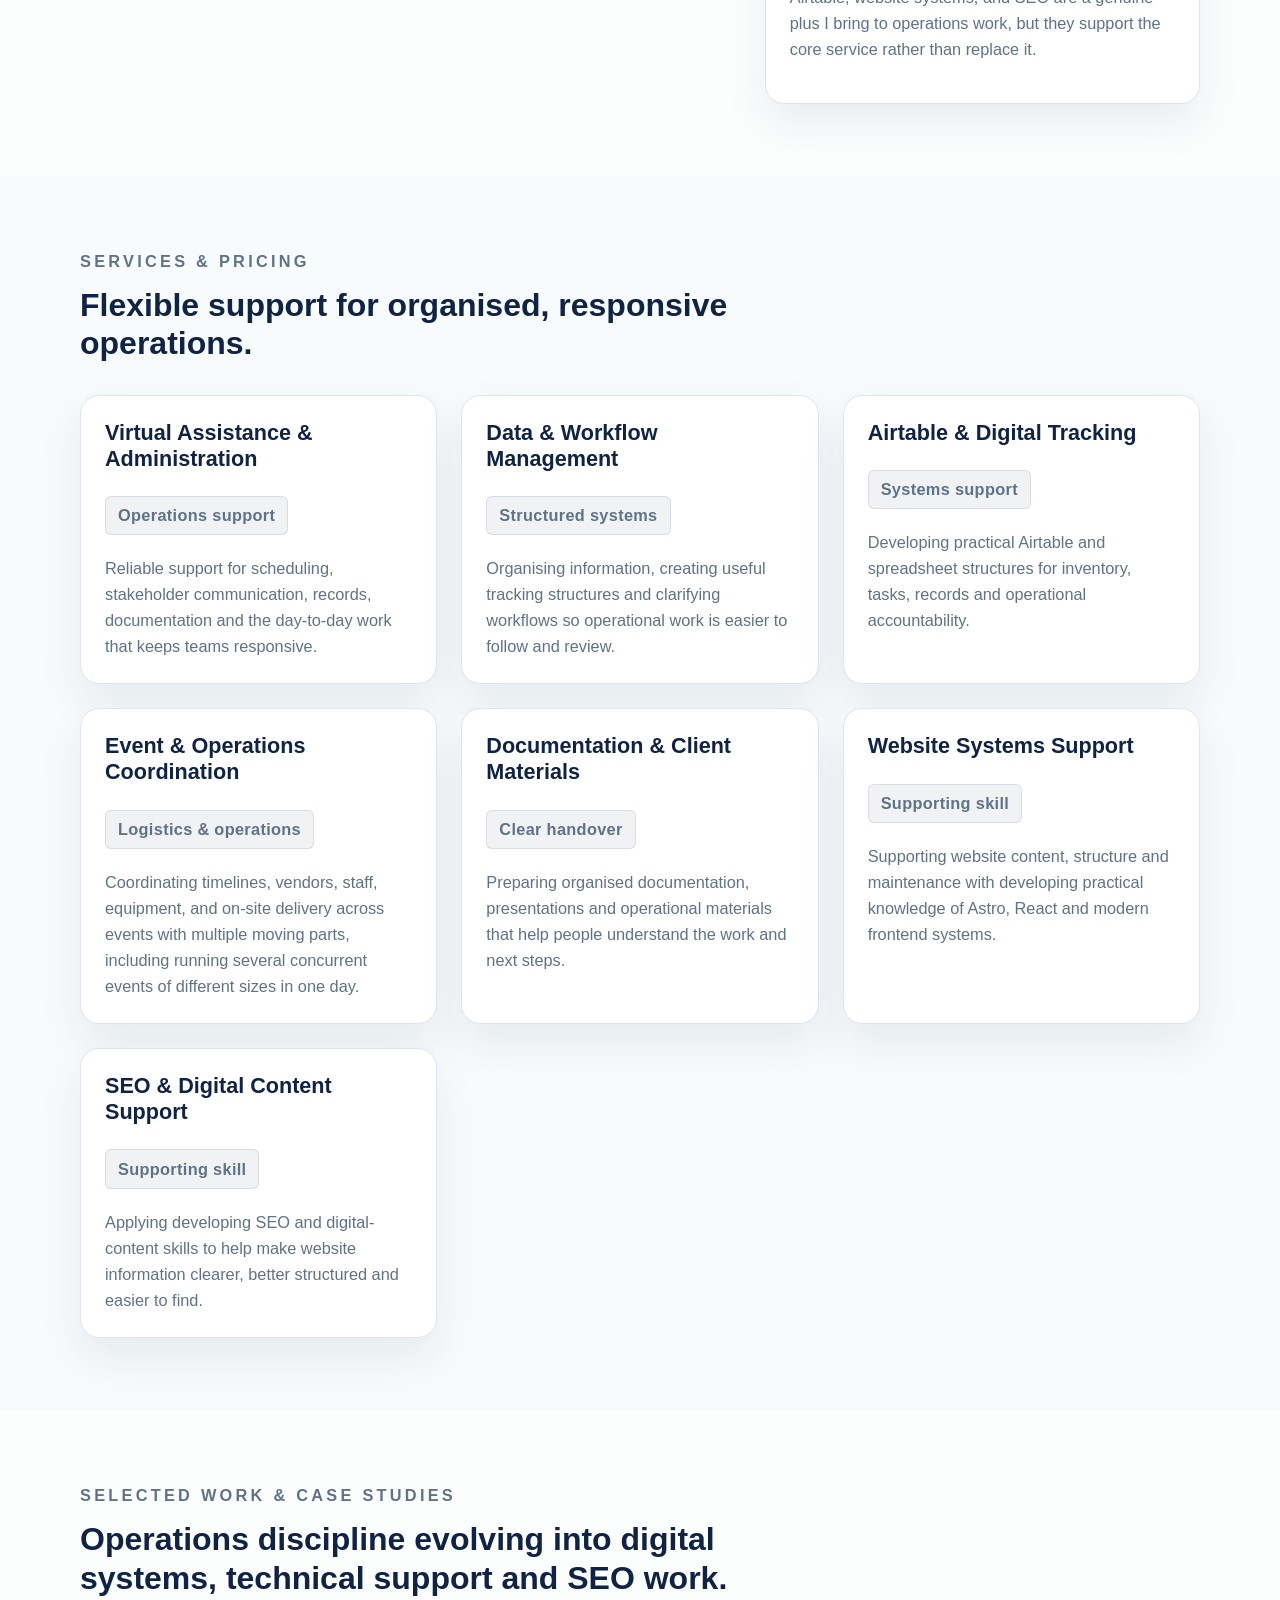
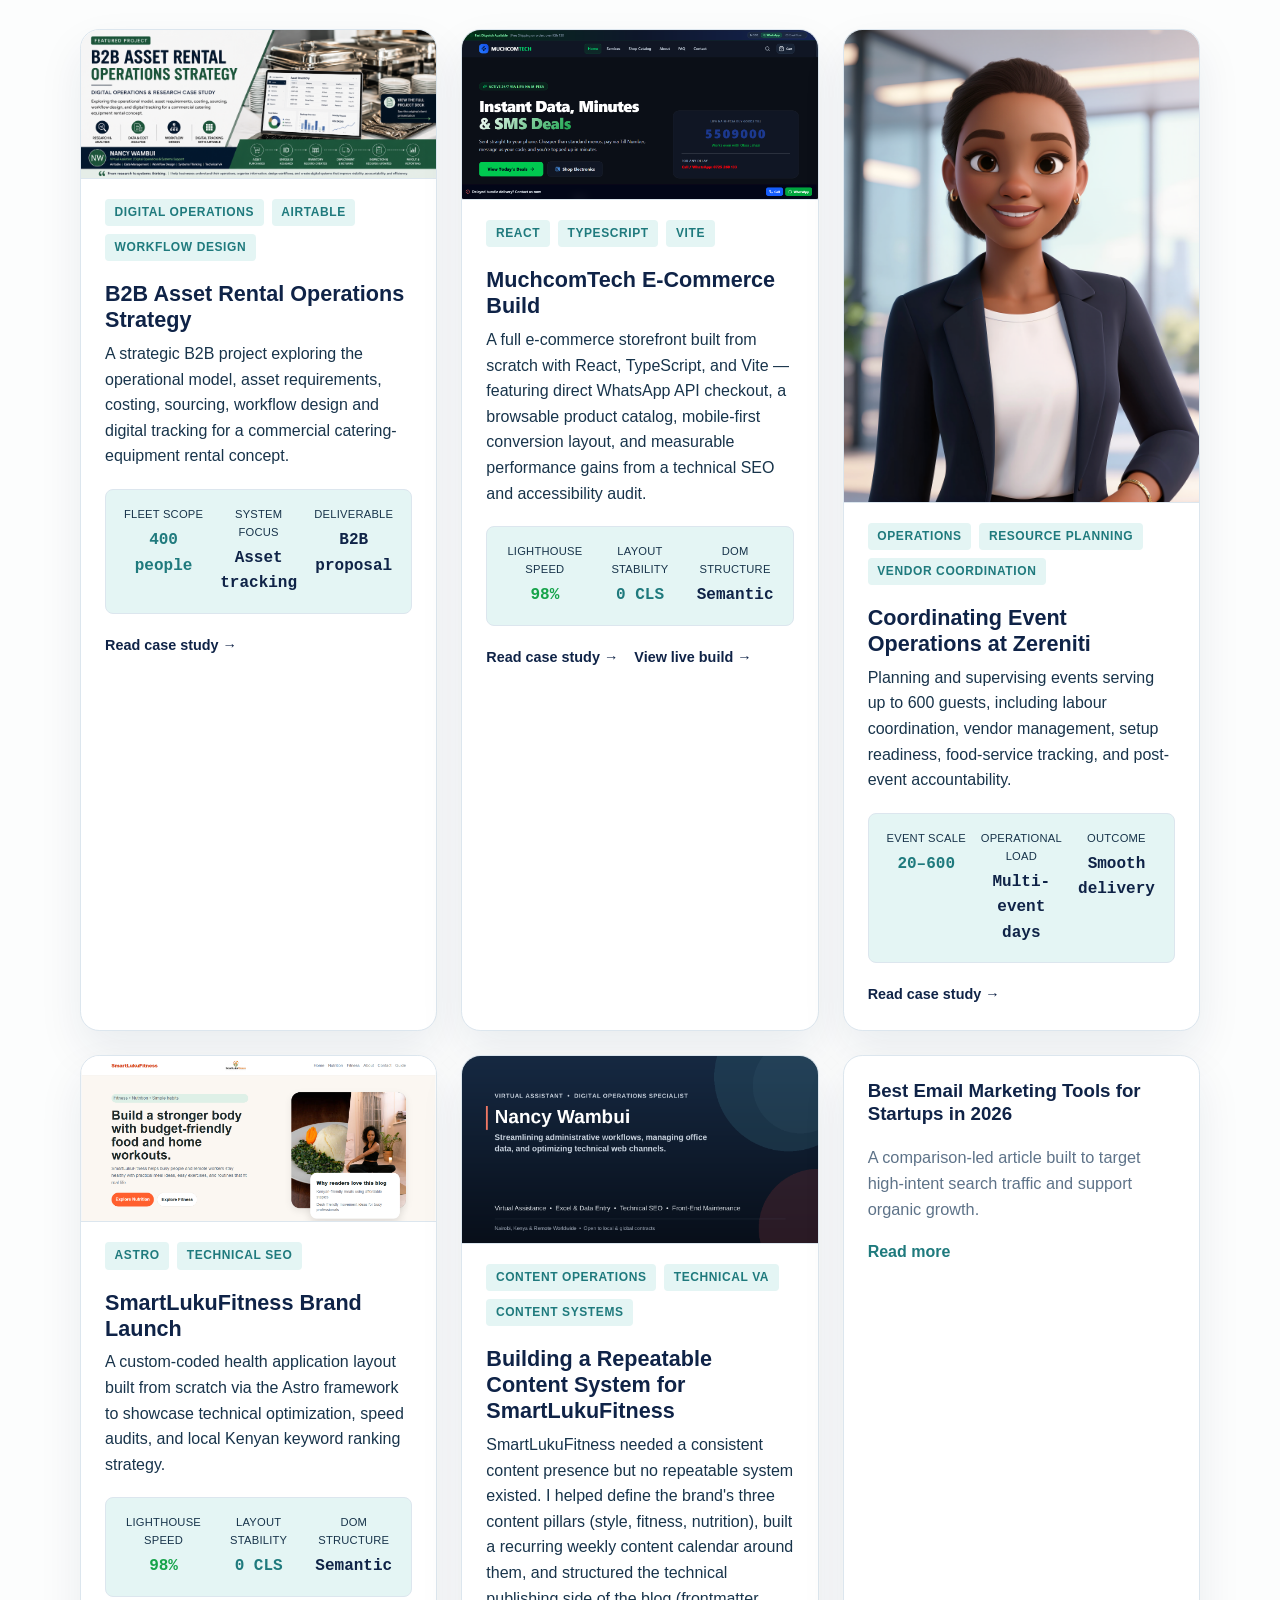
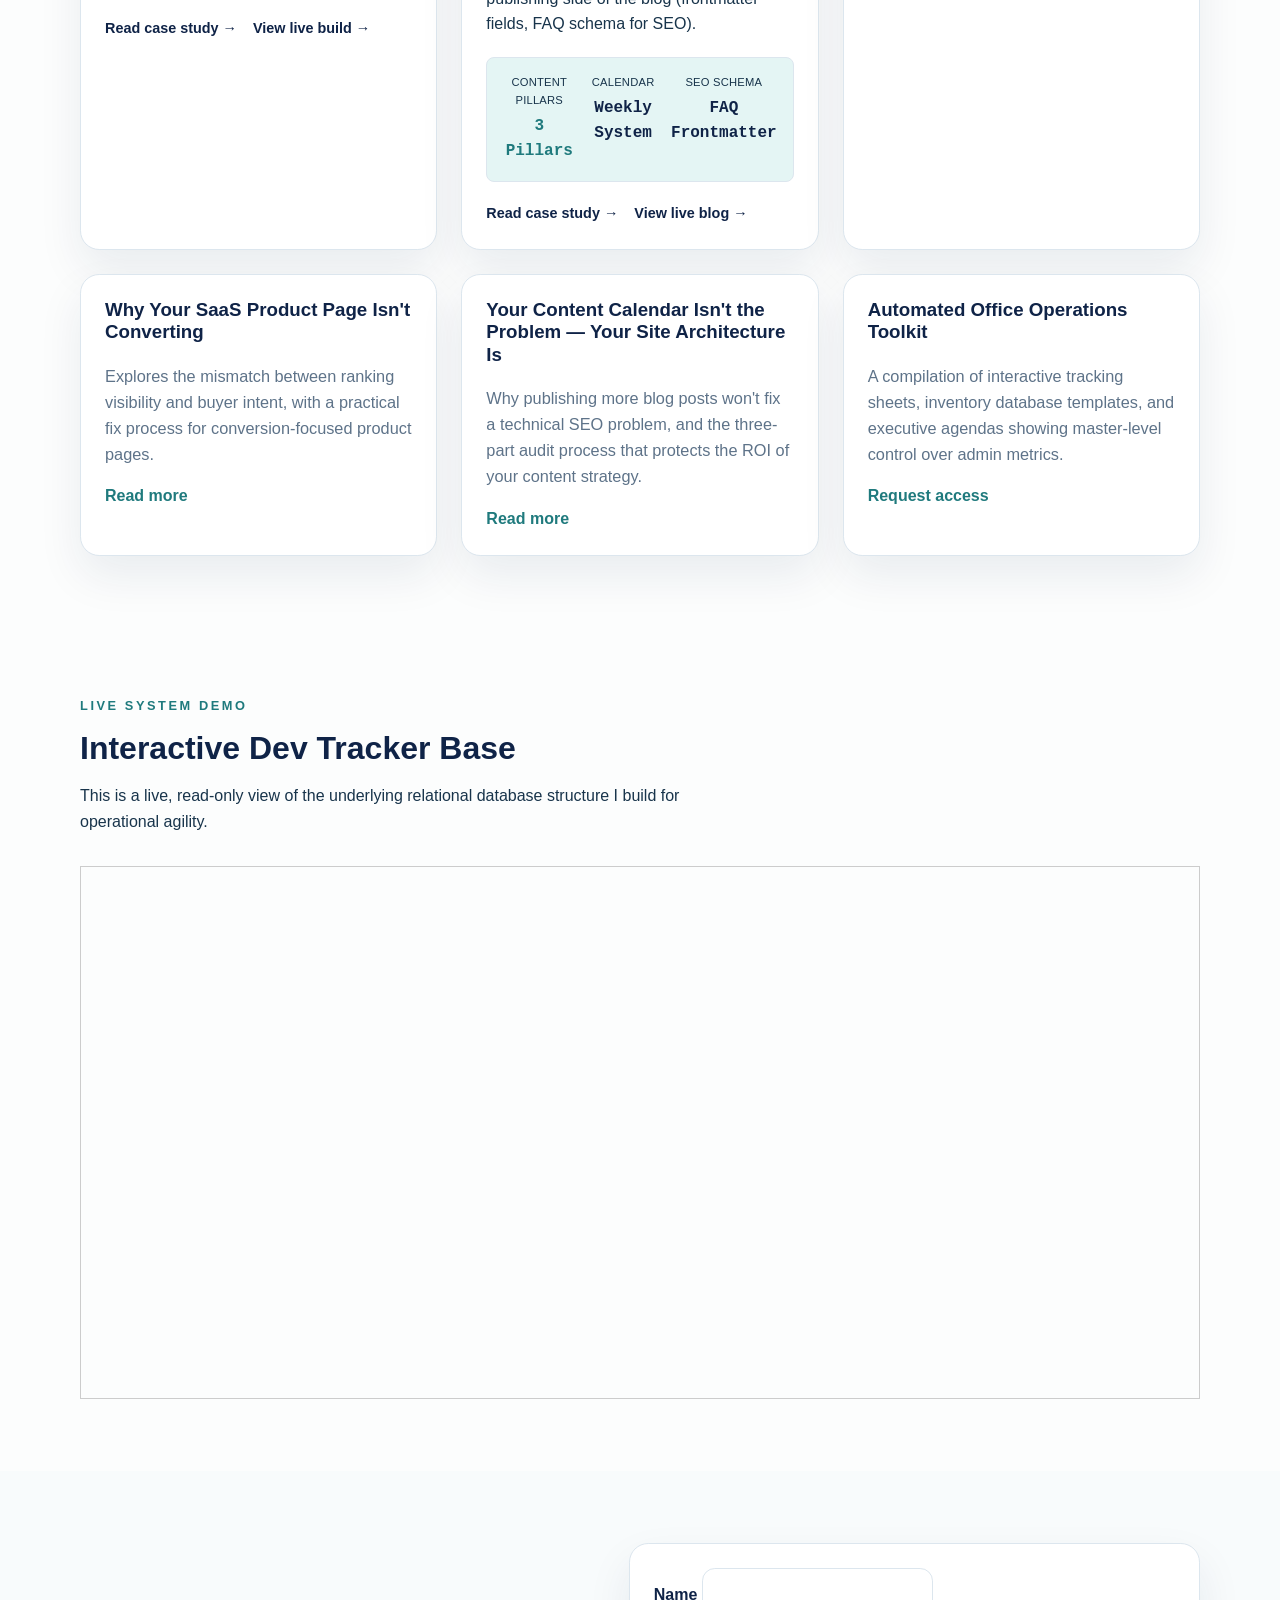
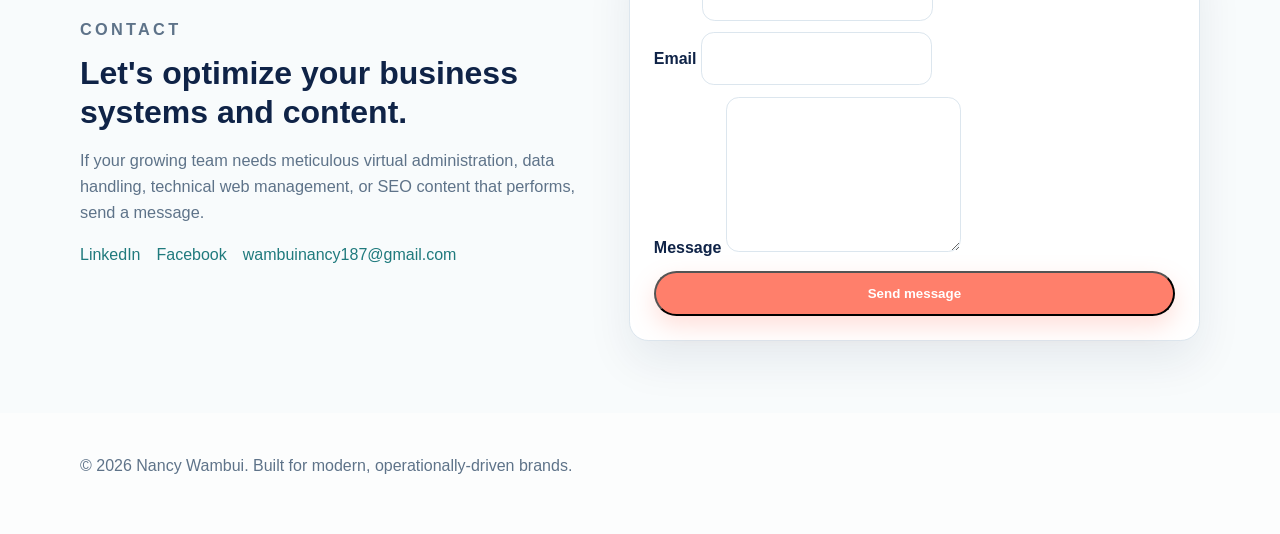
==== commit 8ef0b897: "Zereniti Event Operations case study" ====
--- a/index.html
+++ b/index.html
@@ -5,18 +5,18 @@
     <meta name="viewport" content="width=device-width, initial-scale=1.0" />
     <meta
       name="description"
-      content="Nancy Wambui provides SaaS content writing, technical SEO, and digital operations support for search-driven businesses."
+      content="Nancy Wambui provides business operations, administration, and virtual assistant support, backed by hands-on experience in front-office management, event operations, and digital systems."
     />
-    <meta property="og:title" content="Nancy Wambui | SaaS Conversion Copywriter, Technical SEO & Operations Specialist" />
-    <meta property="og:description" content="SaaS content writing, technical SEO, and digital operations support for search-driven businesses." />
+    <meta property="og:title" content="Nancy Wambui | Operations &amp; Administration Specialist | Digital Systems Support" />
+    <meta property="og:description" content="Nancy Wambui provides business operations, administration, and virtual assistant support, backed by hands-on experience in front-office management, event operations, and digital systems." />
     <meta property="og:type" content="website" />
     <meta property="og:url" content="https://missynancy.github.io/Portfolio/" />
     <meta property="og:image" content="https://missynancy.github.io/Portfolio/assets/me2.jpg" />
     <meta name="twitter:card" content="summary_large_image" />
-    <meta name="twitter:title" content="Nancy Wambui | SaaS Conversion Copywriter, Technical SEO & Operations Specialist" />
-    <meta name="twitter:description" content="SaaS content writing, technical SEO, and digital operations support for search-driven businesses." />
+    <meta name="twitter:title" content="Nancy Wambui | Operations &amp; Administration Specialist | Digital Systems Support" />
+    <meta name="twitter:description" content="Nancy Wambui provides business operations, administration, and virtual assistant support, backed by hands-on experience in front-office management, event operations, and digital systems." />
     <meta name="twitter:image" content="https://missynancy.github.io/Portfolio/assets/me2.jpg" />
-    <title>Nancy Wambui | SaaS Conversion Copywriter, Technical SEO & Operations Specialist</title>
+    <title>Nancy Wambui | Operations &amp; Administration Specialist | Digital Systems Support</title>
     <link rel="canonical" href="https://missynancy.github.io/Portfolio/" />
     <link rel="sitemap" type="application/xml" href="https://missynancy.github.io/Portfolio/sitemap.xml" />
     <meta name="theme-color" content="#0f2347" />
@@ -30,8 +30,8 @@
     "@context": "https://schema.org",
     "@type": ["Person", "ProfessionalService"],
     "name": "Nancy Wambui",
-    "jobTitle": "Virtual Assistant & Digital Operations Support Professional",
-    "description": "Nairobi-based Virtual Assistant supporting businesses with digital operations, structured data, workflow organisation, website systems and technical support.",
+    "jobTitle": "Operations & Administration Specialist",
+    "description": "Nairobi-based Operations & Administration Specialist providing front-office administration, event operations coordination, virtual assistance, and digital workflow systems support.",
     "url": "https://missynancy.github.io/Portfolio/",
     "address": {
       "@type": "PostalAddress",
@@ -44,21 +44,21 @@
       "https://www.facebook.com/profile.php?id=61591250323995"
     ],
     "knowsAbout": [
+      "Business Administration",
+      "Front Office Operations",
+      "Event Operations Coordination",
+      "Virtual Assistance",
+      "Records & Documentation Management",
+      "Stakeholder Communication",
+      "Data & Workflow Management",
+      "Airtable Operations Systems",
       "Frontend Development",
       "TypeScript",
       "React.js",
       "Astro Framework",
       "Technical SEO",
       "Page Speed Optimization",
-      "Semantic HTML5",
-      "Modern CSS Layouts",
-      "Core Web Vitals Optimization",
-      "Interaction to Next Paint (INP) Optimization",
-      "JSON-LD Schema Implementation",
-      "Google Search Console Indexing",
-      "WhatsApp API Checkout Integration",
-      "Airtable Operations Systems",
-      "Asynchronous Contract Development"
+      "Semantic HTML5"
     ]
   }
 </script>
@@ -82,16 +82,16 @@
       <section class="hero" id="home">
         <div class="container hero-grid">
           <div class="hero-copy">
-            <p class="eyebrow hero-eyebrow-current">Virtual Assistance &bull; Digital Operations &bull; Nairobi</p>
-            <p class="eyebrow">TypeScript • Astro • React • Technical Operations • Nairobi</p>
-            <h1>Nancy Wambui<br /><span class="hero-title-accent">Virtual Assistant | Digital Operations &amp; Systems Support</span></h1>
+            <p class="eyebrow hero-eyebrow-current">Administration &bull; Front-Office Support &bull; Nairobi</p>
+            <p class="eyebrow">Event Operations • Virtual Assistance • Business Systems • Nairobi</p>
+            <h1>Nancy Wambui — Operations &amp; Administration Specialist</h1>
             <p class="hero-text">
-              I help businesses stay organised, responsive, and operationally efficient through virtual assistance, digital systems, data organisation, and workflow support.
+              I support businesses with front-office administration, records and scheduling, event operations coordination, and practical day-to-day business support that keeps teams organised and responsive.
             </p>
-            <p class="hero-supporting">With a foundation in hands-on operations and administrative work, I&rsquo;m building deeper technical capabilities across Airtable, website systems, frontend technologies, and SEO.</p>
-            <div class="hero-skills" aria-label="Core skills"><span>Virtual Assistance</span><span>Digital Operations</span><span>Airtable</span><span>Data &amp; Workflow Management</span><span>Technical Support</span><span>Website Systems</span><span>SEO</span></div>
+            <p class="hero-supporting">My approach is grounded in hands-on administrative work and event operations, while I continue building complementary digital systems skills in Airtable, website support, and SEO alongside that core foundation.</p>
+            <div class="hero-skills" aria-label="Core skills"><span>Administration</span><span>Operations Coordination</span><span>Virtual Assistance</span><span>Records &amp; Documentation</span><span>Event Coordination</span><span>Data &amp; Workflow Management</span><span>Airtable</span><span>Website Systems Support</span><span>SEO &amp; Digital Content Support</span></div>
             <p class="hero-text" hidden>
-              I build type-safe UI components, migrate slow landing pages to lightweight frameworks, and resolve technical SEO debt. No discovery calls required—operating entirely asynchronously for agencies.
+              I help businesses keep their operations on track with trusted support across people, process, records, and digital workflows.
             </p>
             <a class="button button-primary" href="#portfolio">View selected work</a>
           </div>
@@ -109,11 +109,12 @@
           </div>
           <div class="about-grid">
             <p class="home-about-current">
-              I&rsquo;m Nancy Wambui, a Nairobi-based Virtual Assistant providing digital operations and systems support. I bring hands-on front-office and administrative experience to scheduling, stakeholder communication, documentation, data accuracy and sensitive records&mdash;then apply growing digital skills to make everyday work easier to manage.
+              My work background began in front-office administration at Bishop Morrow, where I supported records, scheduling, confidential documentation, and day-to-day office coordination. From there, I moved into event operations supervision at Zereniti House, where I coordinated resources, vendors, labour, and event readiness across busy multi-event days. I then expanded into virtual assistance and digital systems support, working across operations, documentation, tracking, and process visibility.
             </p>
             <div class="about-card">
               <h3>My working approach</h3>
-              <p class="home-approach-current">Understand the workflow &rarr; organise the information &rarr; improve the process &rarr; make the work easier to manage. I use this approach across administrative support, documentation, data management, Airtable and website systems.</p>
+              <p class="home-approach-current">Understand the workflow &rarr; organise the information &rarr; improve the process &rarr; make the work easier to manage. I bring that same operational mindset to business administration, event coordination, workflow systems, and practical digital support. I am currently completing coursework toward a Business Administration diploma, with a growing focus on operations, process management, and administrative leadership.</p>
+              <p class="home-approach-current">Airtable, website systems, and SEO are a genuine plus I bring to operations work, but they support the core service rather than replace it.</p>
             </div>
           </div>
         </div>
@@ -142,9 +143,9 @@
               <p>Developing practical Airtable and spreadsheet structures for inventory, tasks, records and operational accountability.</p>
             </article>
             <article class="info-card">
-              <h3>Website Systems Support</h3>
-              <p class="price-tag"><strong>Technical support</strong></p>
-              <p>Supporting website content, structure and maintenance with developing practical knowledge of Astro, React and modern frontend systems.</p>
+              <h3>Event &amp; Operations Coordination</h3>
+              <p class="price-tag"><strong>Logistics &amp; operations</strong></p>
+              <p>Coordinating timelines, vendors, staff, equipment, and on-site delivery across events with multiple moving parts, including running several concurrent events of different sizes in one day.</p>
             </article>
             <article class="info-card">
               <h3>Documentation &amp; Client Materials</h3>
@@ -152,8 +153,13 @@
               <p>Preparing organised documentation, presentations and operational materials that help people understand the work and next steps.</p>
             </article>
             <article class="info-card">
+              <h3>Website Systems Support</h3>
+              <p class="price-tag"><strong>Supporting skill</strong></p>
+              <p>Supporting website content, structure and maintenance with developing practical knowledge of Astro, React and modern frontend systems.</p>
+            </article>
+            <article class="info-card">
               <h3>SEO &amp; Digital Content Support</h3>
-              <p class="price-tag"><strong>Supporting capability</strong></p>
+              <p class="price-tag"><strong>Supporting skill</strong></p>
               <p>Applying developing SEO and digital-content skills to help make website information clearer, better structured and easier to find.</p>
             </article>
           </div>
@@ -224,6 +230,32 @@
             </article>
 
             <article class="project-metric-card">
+              <img class="project-card-image" src="assets/kling_20260630_IMAGE_Modern_ani_5283_0.png" alt="Zereniti event operations coordination case study by Nancy Wambui" />
+              <div class="card-badge-row">
+                <span class="tech-badge">Operations</span>
+                <span class="tech-badge">Resource Planning</span>
+                <span class="tech-badge">Vendor Coordination</span>
+              </div>
+              <h3>Coordinating Event Operations at Zereniti</h3>
+              <p>Planning and supervising events serving up to 600 guests, including labour coordination, vendor management, setup readiness, food-service tracking, and post-event accountability.</p>
+              <div class="metric-dashboard">
+                <div class="metric-pill">
+                  <span class="metric-label">Event Scale</span>
+                  <span class="metric-value perfect">20–600</span>
+                </div>
+                <div class="metric-pill">
+                  <span class="metric-label">Operational Load</span>
+                  <span class="metric-value">Multi-event days</span>
+                </div>
+                <div class="metric-pill">
+                  <span class="metric-label">Outcome</span>
+                  <span class="metric-value">Smooth delivery</span>
+                </div>
+              </div>
+              <div class="card-link-row"><a href="case-study-zereniti-event-operations.html" class="project-action-link">Read case study →</a></div>
+            </article>
+
+            <article class="project-metric-card">
               <img class="project-card-image" src="assets/homepage.PNG" alt="SmartLukuFitness Brand Launch case study by Nancy Wambui" />
               <div class="card-badge-row">
                 <span class="tech-badge">Astro</span>
@@ -252,7 +284,7 @@
             </article>
 
             <article class="project-metric-card">
-              <img class="project-card-image" src="assets/homepage.PNG" alt="Building a Repeatable Content System for SmartLukuFitness case study by Nancy Wambui" />
+              <img class="project-card-image" src="assets/social-preview-updated.png" alt="Building a Repeatable Content System for SmartLukuFitness case study by Nancy Wambui" />
               <div class="card-badge-row">
                 <span class="tech-badge">Content Operations</span>
                 <span class="tech-badge">Technical VA</span>
--- a/styles.css
+++ b/styles.css
@@ -304,6 +304,27 @@
 
 .compare-table tbody tr:nth-child(even) {
   background: #fafcfd;
+}
+
+blockquote {
+  margin: 2rem 0;
+  padding: 1.25rem 1.5rem;
+  background: var(--teal-soft);
+  border-left: 4px solid var(--teal);
+  border-radius: 0.5rem;
+  color: var(--text);
+  font-style: italic;
+}
+
+blockquote p {
+  margin: 0;
+}
+
+blockquote footer {
+  margin-top: 0.75rem;
+  font-style: normal;
+  font-weight: 700;
+  color: var(--navy);
 }
 
 /* Service cards get a subtle hover lift; portfolio/about cards stay static */
